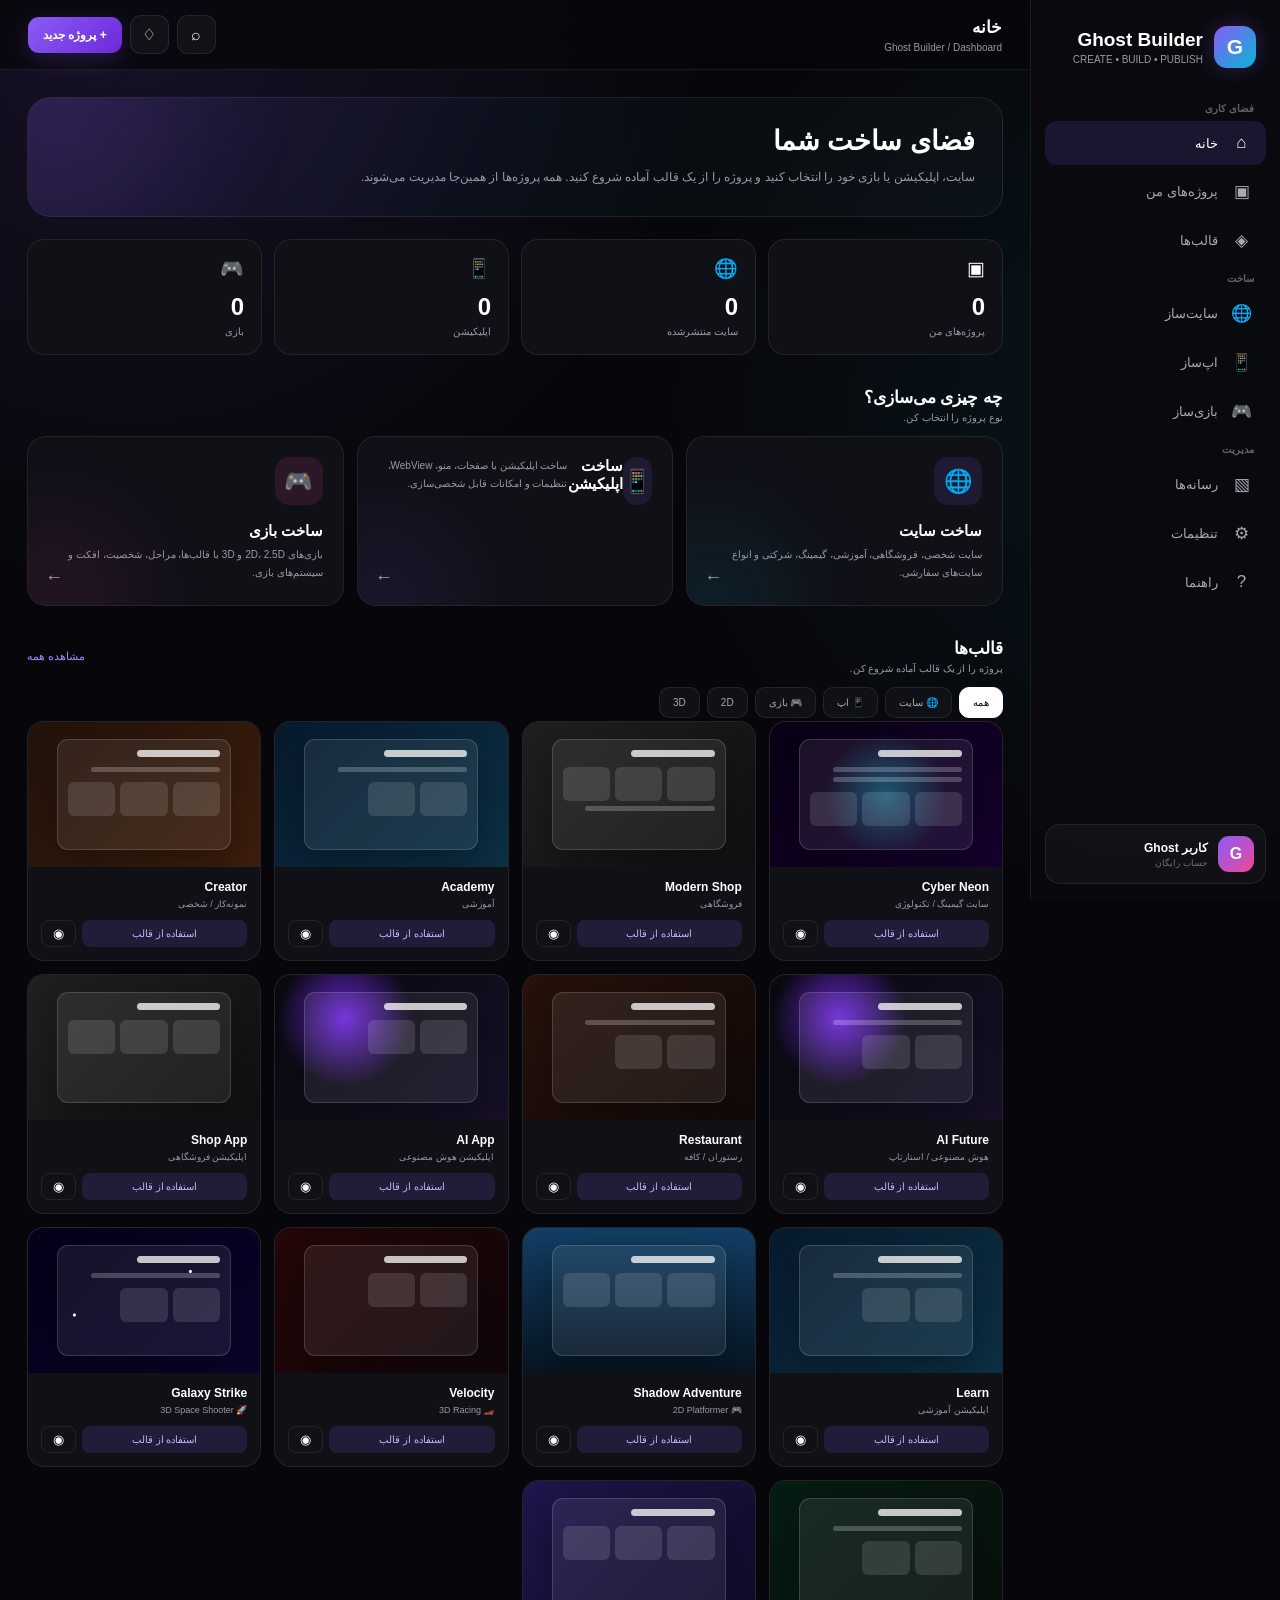
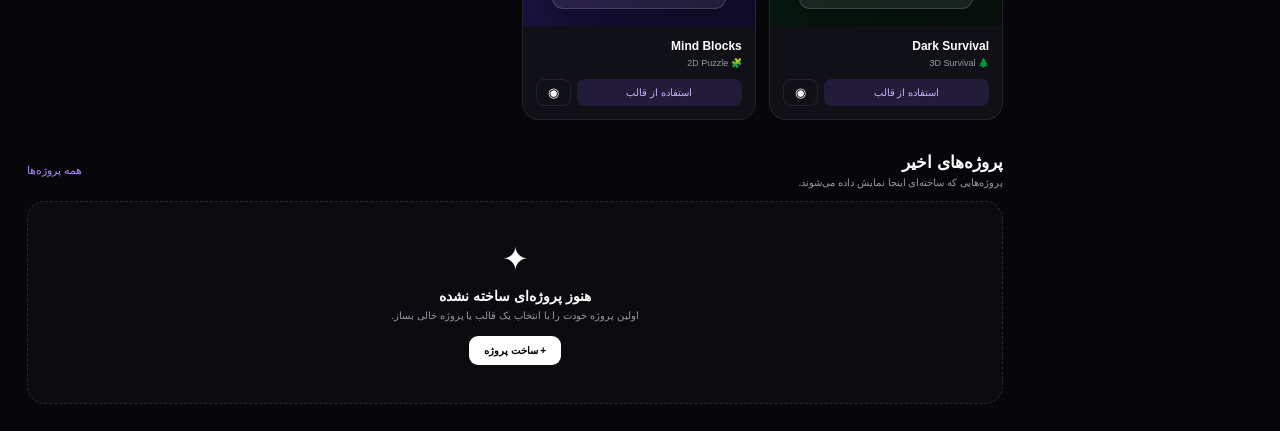
==== index.html @ e7894e34 "Create index.html" ====
<!DOCTYPE html>
<html lang="fa" dir="rtl">
<head>
  <meta charset="UTF-8">
  <meta name="viewport" content="width=device-width, initial-scale=1.0">
  <meta name="theme-color" content="#08080d">
  <meta name="description" content="Ghost Builder - ساخت و مدیریت سایت، اپلیکیشن و بازی">

  <title>Ghost Builder</title>

  <style>
    * {
      box-sizing: border-box;
      margin: 0;
      padding: 0;
    }

    :root {
      --bg: #07070b;
      --panel: #101017;
      --panel2: #15151e;
      --border: rgba(255,255,255,.08);
      --text: #ffffff;
      --muted: #9999a8;
      --purple: #8b5cf6;
      --blue: #3b82f6;
      --cyan: #06b6d4;
      --pink: #ec4899;
      --green: #22c55e;
      --orange: #f97316;
      --radius: 18px;
    }

    body {
      background:
        radial-gradient(circle at 10% 0%, rgba(139,92,246,.12), transparent 25%),
        radial-gradient(circle at 90% 20%, rgba(6,182,212,.08), transparent 25%),
        var(--bg);
      color: var(--text);
      font-family:
        Tahoma,
        Arial,
        sans-serif;
      min-height: 100vh;
      overflow-x: hidden;
    }

    button,
    input {
      font-family: inherit;
    }

    button {
      cursor: pointer;
    }

    a {
      text-decoration: none;
      color: inherit;
    }

    /* =========================
       APP
    ========================== */

    .app {
      min-height: 100vh;
      display: flex;
    }

    /* =========================
       SIDEBAR
    ========================== */

    .sidebar {
      width: 250px;
      min-height: 100vh;
      position: fixed;
      right: 0;
      top: 0;
      bottom: 0;
      z-index: 100;
      background: rgba(10,10,15,.92);
      border-left: 1px solid var(--border);
      backdrop-filter: blur(20px);
      padding: 18px 14px;
      transition: .3s;
    }

    .brand {
      display: flex;
      align-items: center;
      gap: 11px;
      padding: 8px 10px 25px;
    }

    .brand-icon {
      width: 42px;
      height: 42px;
      border-radius: 13px;
      display: grid;
      place-items: center;
      font-size: 21px;
      font-weight: 900;
      background:
        linear-gradient(135deg,#8b5cf6,#06b6d4);
      box-shadow:
        0 0 25px rgba(139,92,246,.28);
    }

    .brand-name {
      font-size: 19px;
      font-weight: 900;
    }

    .brand-sub {
      color: var(--muted);
      font-size: 10px;
      margin-top: 3px;
    }

    .menu-title {
      color: #626270;
      font-size: 10px;
      padding: 10px 12px 7px;
      font-weight: bold;
    }

    .menu {
      display: flex;
      flex-direction: column;
      gap: 4px;
    }

    .menu button {
      border: 0;
      background: transparent;
      color: #aaaab7;
      width: 100%;
      padding: 12px;
      border-radius: 12px;
      text-align: right;
      display: flex;
      align-items: center;
      gap: 11px;
      font-size: 13px;
      transition: .2s;
    }

    .menu button:hover,
    .menu button.active {
      background: rgba(139,92,246,.14);
      color: white;
    }

    .menu-icon {
      width: 25px;
      text-align: center;
      font-size: 17px;
    }

    .sidebar-bottom {
      position: absolute;
      left: 14px;
      right: 14px;
      bottom: 16px;
    }

    .account-mini {
      border: 1px solid var(--border);
      background: rgba(255,255,255,.035);
      border-radius: 15px;
      padding: 11px;
      display: flex;
      gap: 10px;
      align-items: center;
    }

    .avatar {
      width: 36px;
      height: 36px;
      border-radius: 11px;
      display: grid;
      place-items: center;
      background: linear-gradient(135deg,#8b5cf6,#ec4899);
      font-weight: bold;
    }

    .account-name {
      font-size: 12px;
      font-weight: bold;
    }

    .account-status {
      color: #70707e;
      font-size: 9px;
      margin-top: 3px;
    }

    /* =========================
       MAIN
    ========================== */

    .main {
      width: calc(100% - 250px);
      margin-right: 250px;
      min-height: 100vh;
    }

    .topbar {
      height: 70px;
      position: sticky;
      top: 0;
      z-index: 80;
      background: rgba(7,7,11,.78);
      border-bottom: 1px solid var(--border);
      backdrop-filter: blur(18px);
      display: flex;
      align-items: center;
      justify-content: space-between;
      padding: 0 28px;
    }

    .page-title {
      font-size: 17px;
      font-weight: bold;
    }

    .page-location {
      color: var(--muted);
      font-size: 10px;
      margin-top: 4px;
    }

    .top-actions {
      display: flex;
      align-items: center;
      gap: 8px;
    }

    .icon-btn {
      width: 39px;
      height: 39px;
      border: 1px solid var(--border);
      background: rgba(255,255,255,.04);
      color: white;
      border-radius: 11px;
      font-size: 16px;
    }

    .new-project {
      border: 0;
      color: white;
      background: linear-gradient(135deg,#8b5cf6,#6d28d9);
      padding: 11px 15px;
      border-radius: 11px;
      font-weight: bold;
      font-size: 12px;
      box-shadow: 0 7px 25px rgba(139,92,246,.2);
    }

    .content {
      max-width: 1450px;
      margin: auto;
      padding: 27px;
    }

    /* =========================
       WELCOME
    ========================== */

    .welcome {
      border: 1px solid var(--border);
      background:
        linear-gradient(120deg,
          rgba(139,92,246,.12),
          rgba(6,182,212,.04),
          rgba(255,255,255,.025));
      border-radius: 24px;
      padding: 27px;
      margin-bottom: 22px;
      position: relative;
      overflow: hidden;
    }

    .welcome::after {
      content: "";
      position: absolute;
      width: 240px;
      height: 240px;
      left: -90px;
      top: -100px;
      background: rgba(139,92,246,.13);
      filter: blur(60px);
      border-radius: 50%;
    }

    .welcome h1 {
      font-size: 27px;
      margin-bottom: 8px;
      position: relative;
      z-index: 2;
    }

    .welcome p {
      color: var(--muted);
      font-size: 12px;
      position: relative;
      z-index: 2;
      line-height: 2;
    }

    /* =========================
       STATS
    ========================== */

    .stats {
      display: grid;
      grid-template-columns: repeat(4,1fr);
      gap: 12px;
      margin-bottom: 27px;
    }

    .stat {
      border: 1px solid var(--border);
      background: var(--panel);
      border-radius: 17px;
      padding: 17px;
    }

    .stat-icon {
      font-size: 19px;
      margin-bottom: 13px;
    }

    .stat-number {
      font-size: 24px;
      font-weight: 900;
    }

    .stat-label {
      color: var(--muted);
      font-size: 10px;
      margin-top: 5px;
    }

    /* =========================
       SECTION
    ========================== */

    .section {
      margin-top: 32px;
    }

    .section-head {
      display: flex;
      justify-content: space-between;
      align-items: center;
      margin-bottom: 13px;
    }

    .section-title {
      font-size: 17px;
      font-weight: 900;
    }

    .section-desc {
      color: var(--muted);
      font-size: 10px;
      margin-top: 4px;
    }

    .view-all {
      border: 0;
      background: transparent;
      color: #a78bfa;
      font-size: 11px;
    }

    /* =========================
       CREATE CARDS
    ========================== */

    .create-grid {
      display: grid;
      grid-template-columns: repeat(3,1fr);
      gap: 13px;
    }

    .create-card {
      min-height: 170px;
      border: 1px solid var(--border);
      background: var(--panel);
      border-radius: 19px;
      padding: 20px;
      position: relative;
      overflow: hidden;
      transition: .25s;
    }

    .create-card:hover {
      transform: translateY(-3px);
      border-color: rgba(139,92,246,.35);
      background: var(--panel2);
    }

    .create-card::after {
      content: "";
      position: absolute;
      width: 150px;
      height: 150px;
      border-radius: 50%;
      filter: blur(55px);
      opacity: .13;
      left: -50px;
      bottom: -70px;
    }

    .create-card.site::after {
      background: #06b6d4;
    }

    .create-card.app::after {
      background: #8b5cf6;
    }

    .create-card.game::after {
      background: #ec4899;
    }

    .create-icon {
      width: 48px;
      height: 48px;
      display: grid;
      place-items: center;
      border-radius: 14px;
      font-size: 23px;
      margin-bottom: 17px;
    }

    .site .create-icon {
      background: rgba(6,182,212,.12);
    }

    .app .create-icon {
      background: rgba(139,92,246,.12);
    }

    .game .create-icon {
      background: rgba(236,72,153,.12);
    }

    .create-card h3 {
      font-size: 15px;
      margin-bottom: 6px;
    }

    .create-card p {
      color: var(--muted);
      font-size: 10px;
      line-height: 1.8;
    }

    .create-arrow {
      position: absolute;
      left: 17px;
      bottom: 17px;
      font-size: 18px;
      color: #aaa;
    }

    /* =========================
       FILTER
    ========================== */

    .filters {
      display: flex;
      gap: 7px;
      overflow-x: auto;
      padding-bottom: 3px;
      scrollbar-width: none;
    }

    .filters::-webkit-scrollbar {
      display: none;
    }

    .filter {
      flex: 0 0 auto;
      border: 1px solid var(--border);
      background: var(--panel);
      color: #aaa;
      padding: 9px 13px;
      border-radius: 10px;
      font-size: 10px;
    }

    .filter.active {
      background: #fff;
      color: #09090d;
      border-color: white;
    }

    /* =========================
       TEMPLATE CARDS
    ========================== */

    .templates {
      display: grid;
      grid-template-columns: repeat(4,1fr);
      gap: 13px;
    }

    .template {
      background: var(--panel);
      border: 1px solid var(--border);
      border-radius: 17px;
      overflow: hidden;
      transition: .25s;
    }

    .template:hover {
      transform: translateY(-4px);
      border-color: rgba(139,92,246,.3);
    }

    .template-preview {
      height: 145px;
      position: relative;
      display: flex;
      align-items: center;
      justify-content: center;
      overflow: hidden;
    }

    .preview-content {
      width: 75%;
      height: 76%;
      border-radius: 11px;
      border: 1px solid rgba(255,255,255,.15);
      background: rgba(255,255,255,.07);
      padding: 10px;
      position: relative;
      box-shadow: 0 12px 35px rgba(0,0,0,.3);
    }

    .preview-top {
      width: 55%;
      height: 7px;
      border-radius: 20px;
      background: rgba(255,255,255,.75);
      margin-bottom: 10px;
    }

    .preview-line {
      width: 85%;
      height: 5px;
      border-radius: 20px;
      background: rgba(255,255,255,.22);
      margin: 5px 0;
    }

    .preview-boxes {
      display: grid;
      grid-template-columns: repeat(3,1fr);
      gap: 5px;
      margin-top: 10px;
    }

    .preview-box {
      height: 34px;
      border-radius: 6px;
      background: rgba(255,255,255,.12);
    }

    /* template visual themes */

    .neon {
      background:
        radial-gradient(circle at 50% 50%, rgba(0,229,255,.32), transparent 45%),
        linear-gradient(135deg,#090014,#16002e);
    }

    .shop {
      background:
        linear-gradient(135deg,#202020,#101010);
    }

    .education {
      background:
        linear-gradient(135deg,#071a2d,#0c3044);
    }

    .portfolio {
      background:
        linear-gradient(135deg,#21120a,#3d1e0d);
    }

    .ai {
      background:
        radial-gradient(circle at 30% 30%,#6d28d9,transparent 35%),
        linear-gradient(135deg,#09090f,#171027);
    }

    .restaurant {
      background:
        linear-gradient(135deg,#27120b,#120907);
    }

    .corporate {
      background:
        linear-gradient(135deg,#07131f,#10273c);
    }

    .personal {
      background:
        linear-gradient(135deg,#191919,#292929);
    }

    .racing {
      background:
        linear-gradient(135deg,#250708,#100608);
    }

    .platformer {
      background:
        linear-gradient(180deg,#123f66,#071521);
    }

    .space {
      background:
        radial-gradient(circle at 70% 30%,white 0 1px,transparent 2px),
        radial-gradient(circle at 20% 60%,white 0 1px,transparent 2px),
        linear-gradient(135deg,#050018,#09052b);
    }

    .survival {
      background:
        linear-gradient(135deg,#061c12,#07100b);
    }

    .puzzle {
      background:
        linear-gradient(135deg,#20154d,#100b27);
    }

    .template-info {
      padding: 13px;
    }

    .template-title {
      font-size: 12px;
      font-weight: bold;
    }

    .template-type {
      color: var(--muted);
      font-size: 9px;
      margin-top: 5px;
    }

    .template-actions {
      display: flex;
      gap: 6px;
      margin-top: 11px;
    }

    .use-template {
      flex: 1;
      border: 0;
      background: rgba(139,92,246,.15);
      color: #c4b5fd;
      padding: 8px;
      border-radius: 8px;
      font-size: 10px;
    }

    .preview-template {
      width: 35px;
      border: 1px solid var(--border);
      background: transparent;
      color: white;
      border-radius: 8px;
    }

    /* =========================
       PROJECT EMPTY
    ========================== */

    .projects-empty {
      border: 1px dashed rgba(255,255,255,.12);
      background: rgba(255,255,255,.018);
      border-radius: 18px;
      padding: 38px 20px;
      text-align: center;
    }

    .empty-icon {
      font-size: 32px;
      margin-bottom: 10px;
    }

    .projects-empty h3 {
      font-size: 14px;
      margin-bottom: 6px;
    }

    .projects-empty p {
      color: var(--muted);
      font-size: 10px;
      margin-bottom: 15px;
    }

    .empty-btn {
      border: 0;
      background: white;
      color: black;
      border-radius: 9px;
      padding: 9px 15px;
      font-weight: bold;
      font-size: 10px;
    }

    /* =========================
       MOBILE
    ========================== */

    .mobile-menu {
      display: none;
    }

    @media(max-width:1050px) {
      .templates {
        grid-template-columns: repeat(3,1fr);
      }
    }

    @media(max-width:850px) {
      .sidebar {
        transform: translateX(100%);
      }

      .sidebar.open {
        transform: translateX(0);
      }

      .main {
        width: 100%;
        margin-right: 0;
      }

      .mobile-menu {
        display: grid;
        place-items: center;
        width: 39px;
        height: 39px;
        border: 1px solid var(--border);
        background: rgba(255,255,255,.04);
        color: white;
        border-radius: 11px;
      }

      .topbar {
        padding: 0 14px;
      }

      .content {
        padding: 17px 13px 35px;
      }

      .stats {
        grid-template-columns: repeat(2,1fr);
      }

      .create-grid {
        grid-template-columns: 1fr;
      }

      .templates {
        grid-template-columns: repeat(2,1fr);
      }

      .welcome {
        padding: 21px;
      }
    }

    @media(max-width:500px) {
      .page-location {
        display: none;
      }

      .new-project {
        display: none;
      }

      .templates {
        grid-template-columns: 1fr;
      }

      .template-preview {
        height: 170px;
      }

      .welcome h1 {
        font-size: 22px;
      }

      .stat-number {
        font-size: 20px;
      }
    }
  </style>
</head>

<body>

<div class="app">

  <!-- SIDEBAR -->
  <aside class="sidebar" id="sidebar">

    <div class="brand">
      <div class="brand-icon">G</div>
      <div>
        <div class="brand-name">Ghost Builder</div>
        <div class="brand-sub">CREATE • BUILD • PUBLISH</div>
      </div>
    </div>

    <div class="menu-title">فضای کاری</div>

    <nav class="menu">

      <button class="active" onclick="setActive(this)">
        <span class="menu-icon">⌂</span>
        خانه
      </button>

      <button onclick="go('projects.html', this)">
        <span class="menu-icon">▣</span>
        پروژه‌های من
      </button>

      <button onclick="scrollToSection('templates', this)">
        <span class="menu-icon">◈</span>
        قالب‌ها
      </button>

    </nav>

    <div class="menu-title">ساخت</div>

    <nav class="menu">

      <button onclick="createProject('site')">
        <span class="menu-icon">🌐</span>
        سایت‌ساز
      </button>

      <button onclick="createProject('app')">
        <span class="menu-icon">📱</span>
        اپ‌ساز
      </button>

      <button onclick="createProject('game')">
        <span class="menu-icon">🎮</span>
        بازی‌ساز
      </button>

    </nav>

    <div class="menu-title">مدیریت</div>

    <nav class="menu">

      <button onclick="go('media.html', this)">
        <span class="menu-icon">▧</span>
        رسانه‌ها
      </button>

      <button onclick="go('settings.html', this)">
        <span class="menu-icon">⚙</span>
        تنظیمات
      </button>

      <button onclick="go('help.html', this)">
        <span class="menu-icon">?</span>
        راهنما
      </button>

    </nav>

    <div class="sidebar-bottom">
      <div class="account-mini">
        <div class="avatar">G</div>
        <div>
          <div class="account-name">کاربر Ghost</div>
          <div class="account-status">حساب رایگان</div>
        </div>
      </div>
    </div>

  </aside>

  <!-- MAIN -->
  <main class="main">

    <!-- TOPBAR -->
    <header class="topbar">

      <div style="display:flex;align-items:center;gap:10px;">

        <button class="mobile-menu" onclick="toggleSidebar()">☰</button>

        <div>
          <div class="page-title">خانه</div>
          <div class="page-location">Ghost Builder / Dashboard</div>
        </div>

      </div>

      <div class="top-actions">

        <button class="icon-btn" title="جستجو" onclick="searchTemplates()">⌕</button>

        <button class="icon-btn" title="اعلان‌ها">♢</button>

        <button class="new-project" onclick="openCreateMenu()">
          + پروژه جدید
        </button>

      </div>

    </header>

    <div class="content">

      <!-- WELCOME -->
      <section class="welcome">

        <h1>فضای ساخت شما</h1>

        <p>
          سایت، اپلیکیشن یا بازی خود را انتخاب کنید و پروژه را از یک قالب آماده شروع کنید.
          همه پروژه‌ها از همین‌جا مدیریت می‌شوند.
        </p>

      </section>

      <!-- STATS -->
      <section class="stats">

        <div class="stat">
          <div class="stat-icon">▣</div>
          <div class="stat-number" id="projectCount">0</div>
          <div class="stat-label">پروژه‌های من</div>
        </div>

        <div class="stat">
          <div class="stat-icon">🌐</div>
          <div class="stat-number">0</div>
          <div class="stat-label">سایت منتشرشده</div>
        </div>

        <div class="stat">
          <div class="stat-icon">📱</div>
          <div class="stat-number">0</div>
          <div class="stat-label">اپلیکیشن</div>
        </div>

        <div class="stat">
          <div class="stat-icon">🎮</div>
          <div class="stat-number">0</div>
          <div class="stat-label">بازی</div>
        </div>

      </section>

      <!-- CREATE -->
      <section class="section">

        <div class="section-head">

          <div>
            <div class="section-title">چه چیزی می‌سازی؟</div>
            <div class="section-desc">
              نوع پروژه را انتخاب کن.
            </div>
          </div>

        </div>

        <div class="create-grid">

          <div class="create-card site" onclick="createProject('site')">

            <div class="create-icon">🌐</div>

            <h3>ساخت سایت</h3>

            <p>
              سایت شخصی، فروشگاهی، آموزشی، گیمینگ،
              شرکتی و انواع سایت‌های سفارشی.
            </p>

            <div class="create-arrow">←</div>

          </div>

          <div class="create-card app" onclick="createProject('app')">

            <div class="create-icon">📱</div>

            <h3>ساخت اپلیکیشن</h3>

            <p>
              ساخت اپلیکیشن با صفحات، منو،
              WebView، تنظیمات و امکانات قابل شخصی‌سازی.
            </p>

            <div class="create-arrow">←</div>

          </div>

          <div class="create-card game" onclick="createProject('game')">

            <div class="create-icon">🎮</div>

            <h3>ساخت بازی</h3>

            <p>
              بازی‌های 2D، 2.5D و 3D با قالب‌ها،
              مراحل، شخصیت، افکت و سیستم‌های بازی.
            </p>

            <div class="create-arrow">←</div>

          </div>

        </div>

      </section>

      <!-- TEMPLATES -->
      <section class="section" id="templates">

        <div class="section-head">

          <div>
            <div class="section-title">قالب‌ها</div>
            <div class="section-desc">
              پروژه را از یک قالب آماده شروع کن.
            </div>
          </div>

          <button class="view-all" onclick="showAllTemplates()">
            مشاهده همه
          </button>

        </div>

        <div class="filters">

          <button class="filter active" onclick="filterTemplates('all',this)">
            همه
          </button>

          <button class="filter" onclick="filterTemplates('site',this)">
            🌐 سایت
          </button>

          <button class="filter" onclick="filterTemplates('app',this)">
            📱 اپ
          </button>

          <button class="filter" onclick="filterTemplates('game',this)">
            🎮 بازی
          </button>

          <button class="filter" onclick="filterTemplates('2d',this)">
            2D
          </button>

          <button class="filter" onclick="filterTemplates('3d',this)">
            3D
          </button>

        </div>

        <div class="templates" id="templateGrid">

          <!-- SITE -->

          <article class="template" data-type="site">

            <div class="template-preview neon">
              <div class="preview-content">
                <div class="preview-top"></div>
                <div class="preview-line"></div>
                <div class="preview-line"></div>
                <div class="preview-boxes">
                  <div class="preview-box"></div>
                  <div class="preview-box"></div>
                  <div class="preview-box"></div>
                </div>
              </div>
            </div>

            <div class="template-info">
              <div class="template-title">Cyber Neon</div>
              <div class="template-type">سایت گیمینگ / تکنولوژی</div>

              <div class="template-actions">
                <button class="use-template" onclick="useTemplate('Cyber Neon','site')">
                  استفاده از قالب
                </button>
                <button class="preview-template" onclick="previewTemplate('Cyber Neon')">◉</button>
              </div>
            </div>

          </article>

          <article class="template" data-type="site">

            <div class="template-preview shop">
              <div class="preview-content">
                <div class="preview-top"></div>
                <div class="preview-boxes">
                  <div class="preview-box"></div>
                  <div class="preview-box"></div>
                  <div class="preview-box"></div>
                </div>
                <div class="preview-line"></div>
              </div>
            </div>

            <div class="template-info">
              <div class="template-title">Modern Shop</div>
              <div class="template-type">فروشگاهی</div>

              <div class="template-actions">
                <button class="use-template" onclick="useTemplate('Modern Shop','site')">
                  استفاده از قالب
                </button>
                <button class="preview-template" onclick="previewTemplate('Modern Shop')">◉</button>
              </div>
            </div>

          </article>

          <article class="template" data-type="site">

            <div class="template-preview education">
              <div class="preview-content">
                <div class="preview-top"></div>
                <div class="preview-line"></div>
                <div class="preview-boxes">
                  <div class="preview-box"></div>
                  <div class="preview-box"></div>
                </div>
              </div>
            </div>

            <div class="template-info">
              <div class="template-title">Academy</div>
              <div class="template-type">آموزشی</div>

              <div class="template-actions">
                <button class="use-template" onclick="useTemplate('Academy','site')">
                  استفاده از قالب
                </button>
                <button class="preview-template" onclick="previewTemplate('Academy')">◉</button>
              </div>
            </div>

          </article>

          <article class="template" data-type="site">

            <div class="template-preview portfolio">
              <div class="preview-content">
                <div class="preview-top"></div>
                <div class="preview-line"></div>
                <div class="preview-boxes">
                  <div class="preview-box"></div>
                  <div class="preview-box"></div>
                  <div class="preview-box"></div>
                </div>
              </div>
            </div>

            <div class="template-info">
              <div class="template-title">Creator</div>
              <div class="template-type">نمونه‌کار / شخصی</div>

              <div class="template-actions">
                <button class="use-template" onclick="useTemplate('Creator','site')">
                  استفاده از قالب
                </button>
                <button class="preview-template" onclick="previewTemplate('Creator')">◉</button>
              </div>
            </div>

          </article>

          <article class="template" data-type="site">

            <div class="template-preview ai">
              <div class="preview-content">
                <div class="preview-top"></div>
                <div class="preview-line"></div>
                <div class="preview-boxes">
                  <div class="preview-box"></div>
                  <div class="preview-box"></div>
                </div>
              </div>
            </div>

            <div class="template-info">
              <div class="template-title">AI Future</div>
              <div class="template-type">هوش مصنوعی / استارتاپ</div>

              <div class="template-actions">
                <button class="use-template" onclick="useTemplate('AI Future','site')">
                  استفاده از قالب
                </button>
                <button class="preview-template" onclick="previewTemplate('AI Future')">◉</button>
              </div>
            </div>

          </article>

          <article class="template" data-type="site">

            <div class="template-preview restaurant">
              <div class="preview-content">
                <div class="preview-top"></div>
                <div class="preview-line"></div>
                <div class="preview-boxes">
                  <div class="preview-box"></div>
                  <div class="preview-box"></div>
                </div>
              </div>
            </div>

            <div class="template-info">
              <div class="template-title">Restaurant</div>
              <div class="template-type">رستوران / کافه</div>

              <div class="template-actions">
                <button class="use-template" onclick="useTemplate('Restaurant','site')">
                  استفاده از قالب
                </button>
                <button class="preview-template" onclick="previewTemplate('Restaurant')">◉</button>
              </div>
            </div>

          </article>

          <!-- APP -->

          <article class="template" data-type="app">

            <div class="template-preview ai">
              <div class="preview-content">
                <div class="preview-top"></div>
                <div class="preview-boxes">
                  <div class="preview-box"></div>
                  <div class="preview-box"></div>
                </div>
              </div>
            </div>

            <div class="template-info">
              <div class="template-title">AI App</div>
              <div class="template-type">اپلیکیشن هوش مصنوعی</div>

              <div class="template-actions">
                <button class="use-template" onclick="useTemplate('AI App','app')">
                  استفاده از قالب
                </button>
                <button class="preview-template" onclick="previewTemplate('AI App')">◉</button>
              </div>
            </div>

          </article>

          <article class="template" data-type="app">

            <div class="template-preview shop">
              <div class="preview-content">
                <div class="preview-top"></div>
                <div class="preview-boxes">
                  <div class="preview-box"></div>
                  <div class="preview-box"></div>
                  <div class="preview-box"></div>
                </div>
              </div>
            </div>

            <div class="template-info">
              <div class="template-title">Shop App</div>
              <div class="template-type">اپلیکیشن فروشگاهی</div>

              <div class="template-actions">
                <button class="use-template" onclick="useTemplate('Shop App','app')">
                  استفاده از قالب
                </button>
                <button class="preview-template" onclick="previewTemplate('Shop App')">◉</button>
              </div>
            </div>

          </article>

          <article class="template" data-type="app">

            <div class="template-preview education">
              <div class="preview-content">
                <div class="preview-top"></div>
                <div class="preview-line"></div>
                <div class="preview-boxes">
                  <div class="preview-box"></div>
                  <div class="preview-box"></div>
                </div>
              </div>
            </div>

            <div class="template-info">
              <div class="template-title">Learn</div>
              <div class="template-type">اپلیکیشن آموزشی</div>

              <div class="template-actions">
                <button class="use-template" onclick="useTemplate('Learn','app')">
                  استفاده از قالب
                </button>
                <button class="preview-template" onclick="previewTemplate('Learn')">◉</button>
              </div>
            </div>

          </article>

          <!-- GAME -->

          <article class="template" data-type="game 2d">

            <div class="template-preview platformer">
              <div class="preview-content">
                <div class="preview-top"></div>
                <div class="preview-boxes">
                  <div class="preview-box"></div>
                  <div class="preview-box"></div>
                  <div class="preview-box"></div>
                </div>
              </div>
            </div>

            <div class="template-info">
              <div class="template-title">Shadow Adventure</div>
              <div class="template-type">🎮 2D Platformer</div>

              <div class="template-actions">
                <button class="use-template" onclick="useTemplate('Shadow Adventure','game')">
                  استفاده از قالب
                </button>
                <button class="preview-template" onclick="previewTemplate('Shadow Adventure')">◉</button>
              </div>
            </div>

          </article>

          <article class="template" data-type="game 3d">

            <div class="template-preview racing">
              <div class="preview-content">
                <div class="preview-top"></div>
                <div class="preview-boxes">
                  <div class="preview-box"></div>
                  <div class="preview-box"></div>
                </div>
              </div>
            </div>

            <div class="template-info">
              <div class="template-title">Velocity</div>
              <div class="template-type">🏎️ 3D Racing</div>

              <div class="template-actions">
                <button class="use-template" onclick="useTemplate('Velocity','game')">
                  استفاده از قالب
                </button>
                <button class="preview-template" onclick="previewTemplate('Velocity')">◉</button>
              </div>
            </div>

          </article>

          <article class="template" data-type="game 3d">

            <div class="template-preview space">
              <div class="preview-content">
                <div class="preview-top"></div>
                <div class="preview-line"></div>
                <div class="preview-boxes">
                  <div class="preview-box"></div>
                  <div class="preview-box"></div>
                </div>
              </div>
            </div>

            <div class="template-info">
              <div class="template-title">Galaxy Strike</div>
              <div class="template-type">🚀 3D Space Shooter</div>

              <div class="template-actions">
                <button class="use-template" onclick="useTemplate('Galaxy Strike','game')">
                  استفاده از قالب
                </button>
                <button class="preview-template" onclick="previewTemplate('Galaxy Strike')">◉</button>
              </div>
            </div>

          </article>

          <article class="template" data-type="game 3d">

            <div class="template-preview survival">
              <div class="preview-content">
                <div class="preview-top"></div>
                <div class="preview-line"></div>
                <div class="preview-boxes">
                  <div class="preview-box"></div>
                  <div class="preview-box"></div>
                </div>
              </div>
            </div>

            <div class="template-info">
              <div class="template-title">Dark Survival</div>
              <div class="template-type">🌲 3D Survival</div>

              <div class="template-actions">
                <button class="use-template" onclick="useTemplate('Dark Survival','game')">
                  استفاده از قالب
                </button>
                <button class="preview-template" onclick="previewTemplate('Dark Survival')">◉</button>
              </div>
            </div>

          </article>

          <article class="template" data-type="game 2d">

            <div class="template-preview puzzle">
              <div class="preview-content">
                <div class="preview-top"></div>
                <div class="preview-boxes">
                  <div class="preview-box"></div>
                  <div class="preview-box"></div>
                  <div class="preview-box"></div>
                </div>
              </div>
            </div>

            <div class="template-info">
              <div class="template-title">Mind Blocks</div>
              <div class="template-type">🧩 2D Puzzle</div>

              <div class="template-actions">
                <button class="use-template" onclick="useTemplate('Mind Blocks','game')">
                  استفاده از قالب
                </button>
                <button class="preview-template" onclick="previewTemplate('Mind Blocks')">◉</button>
              </div>
            </div>

          </article>

        </div>

      </section>

      <!-- PROJECTS -->
      <section class="section">

        <div class="section-head">

          <div>
            <div class="section-title">پروژه‌های اخیر</div>
            <div class="section-desc">
              پروژه‌هایی که ساخته‌ای اینجا نمایش داده می‌شوند.
            </div>
          </div>

          <button class="view-all" onclick="go('projects.html')">
            همه پروژه‌ها
          </button>

        </div>

        <div class="projects-empty" id="emptyProjects">

          <div class="empty-icon">✦</div>

          <h3>هنوز پروژه‌ای ساخته نشده</h3>

          <p>
            اولین پروژه خودت را با انتخاب یک قالب یا پروژه خالی بساز.
          </p>

          <button class="empty-btn" onclick="openCreateMenu()">
            + ساخت پروژه
          </button>

        </div>

      </section>

    </div>

  </main>

</div>

<script>

  /* =========================
     NAVIGATION
  ========================== */

  function go(page, button) {

    if (button) {
      setActive(button);
    }

    window.location.href = page;
  }

  function setActive(button) {

    document.querySelectorAll(".menu button")
      .forEach(item => item.classList.remove("active"));

    button.classList.add("active");
  }

  function toggleSidebar() {

    document
      .getElementById("sidebar")
      .classList.toggle("open");
  }

  function scrollToSection(id) {

    const element = document.getElementById(id);

    if (element) {
      element.scrollIntoView({
        behavior: "smooth"
      });
    }
  }

  /* =========================
     CREATE PROJECT
  ========================== */

  function createProject(type) {

    localStorage.setItem(
      "ghost_builder_new_project_type",
      type
    );

    if (type === "site") {
      window.location.href = "site-builder.html";
      return;
    }

    if (type === "app") {
      window.location.href = "app-builder.html";
      return;
    }

    if (type === "game") {
      window.location.href = "game-builder.html";
      return;
    }
  }

  function openCreateMenu() {

    const type = prompt(
      "نوع پروژه را انتخاب کنید:\n\n" +
      "1 = سایت\n" +
      "2 = اپلیکیشن\n" +
      "3 = بازی"
    );

    if (type === "1") {
      createProject("site");
    }

    if (type === "2") {
      createProject("app");
    }

    if (type === "3") {
      createProject("game");
    }
  }

  /* =========================
     TEMPLATE
  ========================== */

  function useTemplate(name, type) {

    localStorage.setItem(
      "ghost_builder_template",
      name
    );

    localStorage.setItem(
      "ghost_builder_new_project_type",
      type
    );

    if (type === "site") {
      window.location.href = "site-builder.html";
    }

    if (type === "app") {
      window.location.href = "app-builder.html";
    }

    if (type === "game") {
      window.location.href = "game-builder.html";
    }
  }

  function previewTemplate(name) {

    alert(
      "پیش‌نمایش قالب\n\n" +
      name +
      "\n\n" +
      "صفحه پیش‌نمایش کامل این قالب در نسخه Builder باز خواهد شد."
    );
  }

  /* =========================
     FILTER
  ========================== */

  function filterTemplates(type, button) {

    document
      .querySelectorAll(".filter")
      .forEach(item => item.classList.remove("active"));

    button.classList.add("active");

    const cards =
      document.querySelectorAll(".template");

    cards.forEach(card => {

      const cardType =
        card.dataset.type || "";

      if (type === "all") {
        card.style.display = "";
        return;
      }

      if (cardType.includes(type)) {
        card.style.display = "";
      } else {
        card.style.display = "none";
      }

    });
  }

  function showAllTemplates() {

    document
      .querySelectorAll(".filter")
      .forEach(item => item.classList.remove("active"));

    const allButton =
      document.querySelector(".filter");

    if (allButton) {
      allButton.classList.add("active");
    }

    document
      .querySelectorAll(".template")
      .forEach(card => {
        card.style.display = "";
      });
  }

  /* =========================
     SEARCH
  ========================== */

  function searchTemplates() {

    const query =
      prompt("نام قالب موردنظر را وارد کنید:");

    if (!query) return;

    const cards =
      document.querySelectorAll(".template");

    let found = false;

    cards.forEach(card => {

      const text =
        card.innerText.toLowerCase();

      if (
        text.includes(query.toLowerCase())
      ) {
        card.style.display = "";
        found = true;
      } else {
        card.style.display = "none";
      }

    });

    if (!found) {
      alert("قالبی با این نام پیدا نشد.");
    }

    scrollToSection("templates");
  }

  /* =========================
     PROJECT COUNT
  ========================== */

  function updateProjectCount() {

    try {

      const projects =
        JSON.parse(
          localStorage.getItem(
            "ghost_builder_projects"
          ) || "[]"
        );

      document.getElementById(
        "projectCount"
      ).textContent = projects.length;

      if (projects.length > 0) {

        document.getElementById(
          "emptyProjects"
        ).innerHTML = `
          <div class="empty-icon">✓</div>
          <h3>${projects.length} پروژه ساخته شده</h3>
          <p>
            پروژه‌های خود را از بخش «پروژه‌های من» مدیریت کنید.
          </p>
          <button class="empty-btn"
            onclick="go('projects.html')">
            مشاهده پروژه‌ها
          </button>
        `;

      }

    } catch (error) {

      document.getElementById(
        "projectCount"
      ).textContent = "0";

    }
  }

  updateProjectCount();

</script>

</body>
  </html>
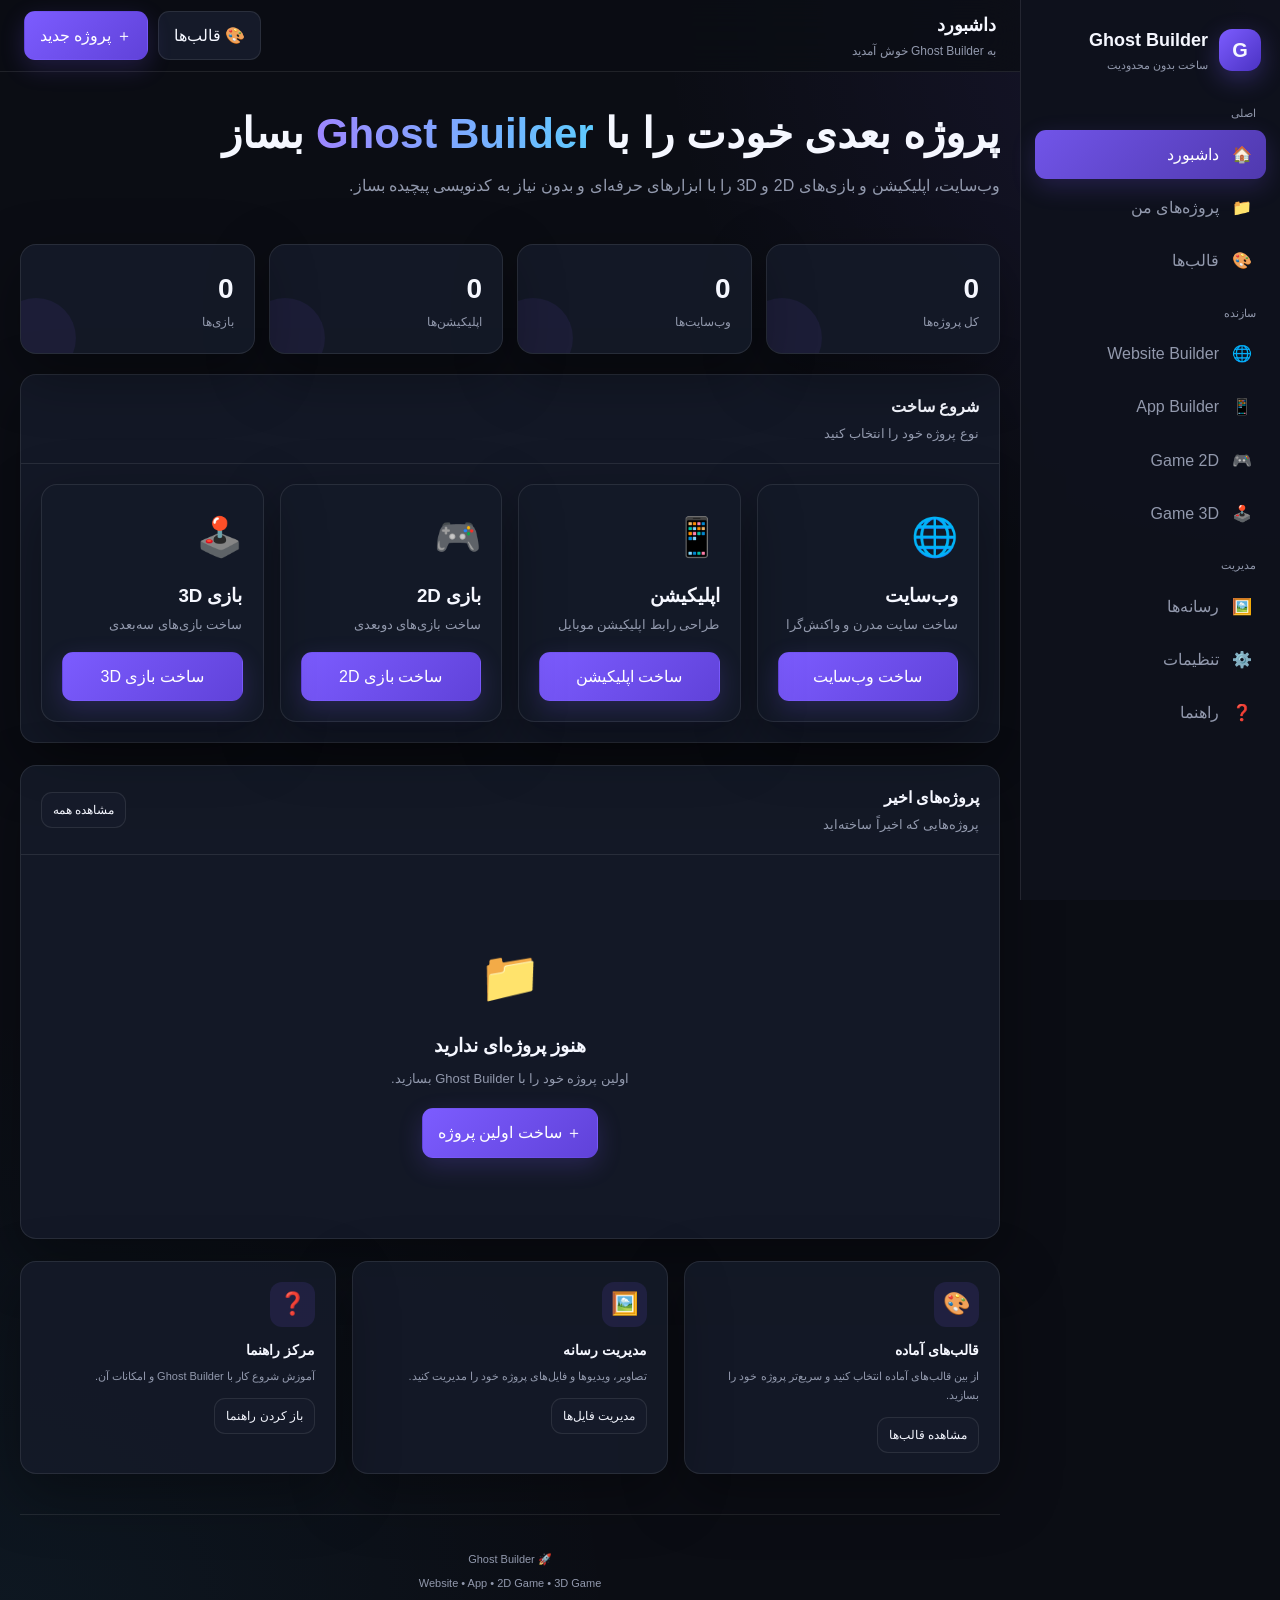
==== commit 6c46c10d: "Update index.html" ====
--- a/index.html
+++ b/index.html
@@ -3,1796 +3,890 @@
 <head>
   <meta charset="UTF-8">
   <meta name="viewport" content="width=device-width, initial-scale=1.0">
-  <meta name="theme-color" content="#08080d">
-  <meta name="description" content="Ghost Builder - ساخت و مدیریت سایت، اپلیکیشن و بازی">
 
   <title>Ghost Builder</title>
 
-  <style>
-    * {
-      box-sizing: border-box;
-      margin: 0;
-      padding: 0;
-    }
-
-    :root {
-      --bg: #07070b;
-      --panel: #101017;
-      --panel2: #15151e;
-      --border: rgba(255,255,255,.08);
-      --text: #ffffff;
-      --muted: #9999a8;
-      --purple: #8b5cf6;
-      --blue: #3b82f6;
-      --cyan: #06b6d4;
-      --pink: #ec4899;
-      --green: #22c55e;
-      --orange: #f97316;
-      --radius: 18px;
-    }
-
-    body {
-      background:
-        radial-gradient(circle at 10% 0%, rgba(139,92,246,.12), transparent 25%),
-        radial-gradient(circle at 90% 20%, rgba(6,182,212,.08), transparent 25%),
-        var(--bg);
-      color: var(--text);
-      font-family:
-        Tahoma,
-        Arial,
-        sans-serif;
-      min-height: 100vh;
-      overflow-x: hidden;
-    }
-
-    button,
-    input {
-      font-family: inherit;
-    }
-
-    button {
-      cursor: pointer;
-    }
-
-    a {
-      text-decoration: none;
-      color: inherit;
-    }
-
-    /* =========================
-       APP
-    ========================== */
-
-    .app {
-      min-height: 100vh;
-      display: flex;
-    }
-
-    /* =========================
-       SIDEBAR
-    ========================== */
-
-    .sidebar {
-      width: 250px;
-      min-height: 100vh;
-      position: fixed;
-      right: 0;
-      top: 0;
-      bottom: 0;
-      z-index: 100;
-      background: rgba(10,10,15,.92);
-      border-left: 1px solid var(--border);
-      backdrop-filter: blur(20px);
-      padding: 18px 14px;
-      transition: .3s;
-    }
-
-    .brand {
-      display: flex;
-      align-items: center;
-      gap: 11px;
-      padding: 8px 10px 25px;
-    }
-
-    .brand-icon {
-      width: 42px;
-      height: 42px;
-      border-radius: 13px;
-      display: grid;
-      place-items: center;
-      font-size: 21px;
-      font-weight: 900;
-      background:
-        linear-gradient(135deg,#8b5cf6,#06b6d4);
-      box-shadow:
-        0 0 25px rgba(139,92,246,.28);
-    }
-
-    .brand-name {
-      font-size: 19px;
-      font-weight: 900;
-    }
-
-    .brand-sub {
-      color: var(--muted);
-      font-size: 10px;
-      margin-top: 3px;
-    }
-
-    .menu-title {
-      color: #626270;
-      font-size: 10px;
-      padding: 10px 12px 7px;
-      font-weight: bold;
-    }
-
-    .menu {
-      display: flex;
-      flex-direction: column;
-      gap: 4px;
-    }
-
-    .menu button {
-      border: 0;
-      background: transparent;
-      color: #aaaab7;
-      width: 100%;
-      padding: 12px;
-      border-radius: 12px;
-      text-align: right;
-      display: flex;
-      align-items: center;
-      gap: 11px;
-      font-size: 13px;
-      transition: .2s;
-    }
-
-    .menu button:hover,
-    .menu button.active {
-      background: rgba(139,92,246,.14);
-      color: white;
-    }
-
-    .menu-icon {
-      width: 25px;
-      text-align: center;
-      font-size: 17px;
-    }
-
-    .sidebar-bottom {
-      position: absolute;
-      left: 14px;
-      right: 14px;
-      bottom: 16px;
-    }
-
-    .account-mini {
-      border: 1px solid var(--border);
-      background: rgba(255,255,255,.035);
-      border-radius: 15px;
-      padding: 11px;
-      display: flex;
-      gap: 10px;
-      align-items: center;
-    }
-
-    .avatar {
-      width: 36px;
-      height: 36px;
-      border-radius: 11px;
-      display: grid;
-      place-items: center;
-      background: linear-gradient(135deg,#8b5cf6,#ec4899);
-      font-weight: bold;
-    }
-
-    .account-name {
-      font-size: 12px;
-      font-weight: bold;
-    }
-
-    .account-status {
-      color: #70707e;
-      font-size: 9px;
-      margin-top: 3px;
-    }
-
-    /* =========================
-       MAIN
-    ========================== */
-
-    .main {
-      width: calc(100% - 250px);
-      margin-right: 250px;
-      min-height: 100vh;
-    }
-
-    .topbar {
-      height: 70px;
-      position: sticky;
-      top: 0;
-      z-index: 80;
-      background: rgba(7,7,11,.78);
-      border-bottom: 1px solid var(--border);
-      backdrop-filter: blur(18px);
-      display: flex;
-      align-items: center;
-      justify-content: space-between;
-      padding: 0 28px;
-    }
-
-    .page-title {
-      font-size: 17px;
-      font-weight: bold;
-    }
-
-    .page-location {
-      color: var(--muted);
-      font-size: 10px;
-      margin-top: 4px;
-    }
-
-    .top-actions {
-      display: flex;
-      align-items: center;
-      gap: 8px;
-    }
-
-    .icon-btn {
-      width: 39px;
-      height: 39px;
-      border: 1px solid var(--border);
-      background: rgba(255,255,255,.04);
-      color: white;
-      border-radius: 11px;
-      font-size: 16px;
-    }
-
-    .new-project {
-      border: 0;
-      color: white;
-      background: linear-gradient(135deg,#8b5cf6,#6d28d9);
-      padding: 11px 15px;
-      border-radius: 11px;
-      font-weight: bold;
-      font-size: 12px;
-      box-shadow: 0 7px 25px rgba(139,92,246,.2);
-    }
-
-    .content {
-      max-width: 1450px;
-      margin: auto;
-      padding: 27px;
-    }
-
-    /* =========================
-       WELCOME
-    ========================== */
-
-    .welcome {
-      border: 1px solid var(--border);
-      background:
-        linear-gradient(120deg,
-          rgba(139,92,246,.12),
-          rgba(6,182,212,.04),
-          rgba(255,255,255,.025));
-      border-radius: 24px;
-      padding: 27px;
-      margin-bottom: 22px;
-      position: relative;
-      overflow: hidden;
-    }
-
-    .welcome::after {
-      content: "";
-      position: absolute;
-      width: 240px;
-      height: 240px;
-      left: -90px;
-      top: -100px;
-      background: rgba(139,92,246,.13);
-      filter: blur(60px);
-      border-radius: 50%;
-    }
-
-    .welcome h1 {
-      font-size: 27px;
-      margin-bottom: 8px;
-      position: relative;
-      z-index: 2;
-    }
-
-    .welcome p {
-      color: var(--muted);
-      font-size: 12px;
-      position: relative;
-      z-index: 2;
-      line-height: 2;
-    }
-
-    /* =========================
-       STATS
-    ========================== */
-
-    .stats {
-      display: grid;
-      grid-template-columns: repeat(4,1fr);
-      gap: 12px;
-      margin-bottom: 27px;
-    }
-
-    .stat {
-      border: 1px solid var(--border);
-      background: var(--panel);
-      border-radius: 17px;
-      padding: 17px;
-    }
-
-    .stat-icon {
-      font-size: 19px;
-      margin-bottom: 13px;
-    }
-
-    .stat-number {
-      font-size: 24px;
-      font-weight: 900;
-    }
-
-    .stat-label {
-      color: var(--muted);
-      font-size: 10px;
-      margin-top: 5px;
-    }
-
-    /* =========================
-       SECTION
-    ========================== */
-
-    .section {
-      margin-top: 32px;
-    }
-
-    .section-head {
-      display: flex;
-      justify-content: space-between;
-      align-items: center;
-      margin-bottom: 13px;
-    }
-
-    .section-title {
-      font-size: 17px;
-      font-weight: 900;
-    }
-
-    .section-desc {
-      color: var(--muted);
-      font-size: 10px;
-      margin-top: 4px;
-    }
-
-    .view-all {
-      border: 0;
-      background: transparent;
-      color: #a78bfa;
-      font-size: 11px;
-    }
-
-    /* =========================
-       CREATE CARDS
-    ========================== */
-
-    .create-grid {
-      display: grid;
-      grid-template-columns: repeat(3,1fr);
-      gap: 13px;
-    }
-
-    .create-card {
-      min-height: 170px;
-      border: 1px solid var(--border);
-      background: var(--panel);
-      border-radius: 19px;
-      padding: 20px;
-      position: relative;
-      overflow: hidden;
-      transition: .25s;
-    }
-
-    .create-card:hover {
-      transform: translateY(-3px);
-      border-color: rgba(139,92,246,.35);
-      background: var(--panel2);
-    }
-
-    .create-card::after {
-      content: "";
-      position: absolute;
-      width: 150px;
-      height: 150px;
-      border-radius: 50%;
-      filter: blur(55px);
-      opacity: .13;
-      left: -50px;
-      bottom: -70px;
-    }
-
-    .create-card.site::after {
-      background: #06b6d4;
-    }
-
-    .create-card.app::after {
-      background: #8b5cf6;
-    }
-
-    .create-card.game::after {
-      background: #ec4899;
-    }
-
-    .create-icon {
-      width: 48px;
-      height: 48px;
-      display: grid;
-      place-items: center;
-      border-radius: 14px;
-      font-size: 23px;
-      margin-bottom: 17px;
-    }
-
-    .site .create-icon {
-      background: rgba(6,182,212,.12);
-    }
-
-    .app .create-icon {
-      background: rgba(139,92,246,.12);
-    }
-
-    .game .create-icon {
-      background: rgba(236,72,153,.12);
-    }
-
-    .create-card h3 {
-      font-size: 15px;
-      margin-bottom: 6px;
-    }
-
-    .create-card p {
-      color: var(--muted);
-      font-size: 10px;
-      line-height: 1.8;
-    }
-
-    .create-arrow {
-      position: absolute;
-      left: 17px;
-      bottom: 17px;
-      font-size: 18px;
-      color: #aaa;
-    }
-
-    /* =========================
-       FILTER
-    ========================== */
-
-    .filters {
-      display: flex;
-      gap: 7px;
-      overflow-x: auto;
-      padding-bottom: 3px;
-      scrollbar-width: none;
-    }
-
-    .filters::-webkit-scrollbar {
-      display: none;
-    }
-
-    .filter {
-      flex: 0 0 auto;
-      border: 1px solid var(--border);
-      background: var(--panel);
-      color: #aaa;
-      padding: 9px 13px;
-      border-radius: 10px;
-      font-size: 10px;
-    }
-
-    .filter.active {
-      background: #fff;
-      color: #09090d;
-      border-color: white;
-    }
-
-    /* =========================
-       TEMPLATE CARDS
-    ========================== */
-
-    .templates {
-      display: grid;
-      grid-template-columns: repeat(4,1fr);
-      gap: 13px;
-    }
-
-    .template {
-      background: var(--panel);
-      border: 1px solid var(--border);
-      border-radius: 17px;
-      overflow: hidden;
-      transition: .25s;
-    }
-
-    .template:hover {
-      transform: translateY(-4px);
-      border-color: rgba(139,92,246,.3);
-    }
-
-    .template-preview {
-      height: 145px;
-      position: relative;
-      display: flex;
-      align-items: center;
-      justify-content: center;
-      overflow: hidden;
-    }
-
-    .preview-content {
-      width: 75%;
-      height: 76%;
-      border-radius: 11px;
-      border: 1px solid rgba(255,255,255,.15);
-      background: rgba(255,255,255,.07);
-      padding: 10px;
-      position: relative;
-      box-shadow: 0 12px 35px rgba(0,0,0,.3);
-    }
-
-    .preview-top {
-      width: 55%;
-      height: 7px;
-      border-radius: 20px;
-      background: rgba(255,255,255,.75);
-      margin-bottom: 10px;
-    }
-
-    .preview-line {
-      width: 85%;
-      height: 5px;
-      border-radius: 20px;
-      background: rgba(255,255,255,.22);
-      margin: 5px 0;
-    }
-
-    .preview-boxes {
-      display: grid;
-      grid-template-columns: repeat(3,1fr);
-      gap: 5px;
-      margin-top: 10px;
-    }
-
-    .preview-box {
-      height: 34px;
-      border-radius: 6px;
-      background: rgba(255,255,255,.12);
-    }
-
-    /* template visual themes */
-
-    .neon {
-      background:
-        radial-gradient(circle at 50% 50%, rgba(0,229,255,.32), transparent 45%),
-        linear-gradient(135deg,#090014,#16002e);
-    }
-
-    .shop {
-      background:
-        linear-gradient(135deg,#202020,#101010);
-    }
-
-    .education {
-      background:
-        linear-gradient(135deg,#071a2d,#0c3044);
-    }
-
-    .portfolio {
-      background:
-        linear-gradient(135deg,#21120a,#3d1e0d);
-    }
-
-    .ai {
-      background:
-        radial-gradient(circle at 30% 30%,#6d28d9,transparent 35%),
-        linear-gradient(135deg,#09090f,#171027);
-    }
-
-    .restaurant {
-      background:
-        linear-gradient(135deg,#27120b,#120907);
-    }
-
-    .corporate {
-      background:
-        linear-gradient(135deg,#07131f,#10273c);
-    }
-
-    .personal {
-      background:
-        linear-gradient(135deg,#191919,#292929);
-    }
-
-    .racing {
-      background:
-        linear-gradient(135deg,#250708,#100608);
-    }
-
-    .platformer {
-      background:
-        linear-gradient(180deg,#123f66,#071521);
-    }
-
-    .space {
-      background:
-        radial-gradient(circle at 70% 30%,white 0 1px,transparent 2px),
-        radial-gradient(circle at 20% 60%,white 0 1px,transparent 2px),
-        linear-gradient(135deg,#050018,#09052b);
-    }
-
-    .survival {
-      background:
-        linear-gradient(135deg,#061c12,#07100b);
-    }
-
-    .puzzle {
-      background:
-        linear-gradient(135deg,#20154d,#100b27);
-    }
-
-    .template-info {
-      padding: 13px;
-    }
-
-    .template-title {
-      font-size: 12px;
-      font-weight: bold;
-    }
-
-    .template-type {
-      color: var(--muted);
-      font-size: 9px;
-      margin-top: 5px;
-    }
-
-    .template-actions {
-      display: flex;
-      gap: 6px;
-      margin-top: 11px;
-    }
-
-    .use-template {
-      flex: 1;
-      border: 0;
-      background: rgba(139,92,246,.15);
-      color: #c4b5fd;
-      padding: 8px;
-      border-radius: 8px;
-      font-size: 10px;
-    }
-
-    .preview-template {
-      width: 35px;
-      border: 1px solid var(--border);
-      background: transparent;
-      color: white;
-      border-radius: 8px;
-    }
-
-    /* =========================
-       PROJECT EMPTY
-    ========================== */
-
-    .projects-empty {
-      border: 1px dashed rgba(255,255,255,.12);
-      background: rgba(255,255,255,.018);
-      border-radius: 18px;
-      padding: 38px 20px;
-      text-align: center;
-    }
-
-    .empty-icon {
-      font-size: 32px;
-      margin-bottom: 10px;
-    }
-
-    .projects-empty h3 {
-      font-size: 14px;
-      margin-bottom: 6px;
-    }
-
-    .projects-empty p {
-      color: var(--muted);
-      font-size: 10px;
-      margin-bottom: 15px;
-    }
-
-    .empty-btn {
-      border: 0;
-      background: white;
-      color: black;
-      border-radius: 9px;
-      padding: 9px 15px;
-      font-weight: bold;
-      font-size: 10px;
-    }
-
-    /* =========================
-       MOBILE
-    ========================== */
-
-    .mobile-menu {
-      display: none;
-    }
-
-    @media(max-width:1050px) {
-      .templates {
-        grid-template-columns: repeat(3,1fr);
-      }
-    }
-
-    @media(max-width:850px) {
-      .sidebar {
-        transform: translateX(100%);
-      }
-
-      .sidebar.open {
-        transform: translateX(0);
-      }
-
-      .main {
-        width: 100%;
-        margin-right: 0;
-      }
-
-      .mobile-menu {
-        display: grid;
-        place-items: center;
-        width: 39px;
-        height: 39px;
-        border: 1px solid var(--border);
-        background: rgba(255,255,255,.04);
-        color: white;
-        border-radius: 11px;
-      }
-
-      .topbar {
-        padding: 0 14px;
-      }
-
-      .content {
-        padding: 17px 13px 35px;
-      }
-
-      .stats {
-        grid-template-columns: repeat(2,1fr);
-      }
-
-      .create-grid {
-        grid-template-columns: 1fr;
-      }
-
-      .templates {
-        grid-template-columns: repeat(2,1fr);
-      }
-
-      .welcome {
-        padding: 21px;
-      }
-    }
-
-    @media(max-width:500px) {
-      .page-location {
-        display: none;
-      }
-
-      .new-project {
-        display: none;
-      }
-
-      .templates {
-        grid-template-columns: 1fr;
-      }
-
-      .template-preview {
-        height: 170px;
-      }
-
-      .welcome h1 {
-        font-size: 22px;
-      }
-
-      .stat-number {
-        font-size: 20px;
-      }
-    }
-  </style>
+  <link rel="stylesheet" href="style.css">
 </head>
 
 <body>
 
 <div class="app">
 
-  <!-- SIDEBAR -->
-  <aside class="sidebar" id="sidebar">
+  <!-- ================= SIDEBAR ================= -->
+
+  <aside class="sidebar">
 
     <div class="brand">
-      <div class="brand-icon">G</div>
+      <div class="brand-logo">G</div>
+
       <div>
-        <div class="brand-name">Ghost Builder</div>
-        <div class="brand-sub">CREATE • BUILD • PUBLISH</div>
+        <div class="brand-name">
+          Ghost Builder
+        </div>
+
+        <div class="brand-subtitle">
+          ساخت بدون محدودیت
+        </div>
       </div>
     </div>
 
-    <div class="menu-title">فضای کاری</div>
-
-    <nav class="menu">
-
-      <button class="active" onclick="setActive(this)">
-        <span class="menu-icon">⌂</span>
-        خانه
-      </button>
-
-      <button onclick="go('projects.html', this)">
-        <span class="menu-icon">▣</span>
-        پروژه‌های من
-      </button>
-
-      <button onclick="scrollToSection('templates', this)">
-        <span class="menu-icon">◈</span>
-        قالب‌ها
-      </button>
+    <div class="nav-title">
+      اصلی
+    </div>
+
+    <nav class="nav">
+
+      <a href="index.html"
+         data-page="index.html"
+         class="active">
+        <span class="nav-icon">🏠</span>
+        <span>داشبورد</span>
+      </a>
+
+      <a href="projects.html"
+         data-page="projects.html">
+        <span class="nav-icon">📁</span>
+        <span>پروژه‌های من</span>
+      </a>
+
+      <a href="templates.html"
+         data-page="templates.html">
+        <span class="nav-icon">🎨</span>
+        <span>قالب‌ها</span>
+      </a>
 
     </nav>
 
-    <div class="menu-title">ساخت</div>
-
-    <nav class="menu">
-
-      <button onclick="createProject('site')">
-        <span class="menu-icon">🌐</span>
-        سایت‌ساز
-      </button>
-
-      <button onclick="createProject('app')">
-        <span class="menu-icon">📱</span>
-        اپ‌ساز
-      </button>
-
-      <button onclick="createProject('game')">
-        <span class="menu-icon">🎮</span>
-        بازی‌ساز
-      </button>
+
+    <div class="nav-title">
+      سازنده
+    </div>
+
+    <nav class="nav">
+
+      <a href="builder.html?type=website">
+        <span class="nav-icon">🌐</span>
+        <span>Website Builder</span>
+      </a>
+
+      <a href="builder.html?type=app">
+        <span class="nav-icon">📱</span>
+        <span>App Builder</span>
+      </a>
+
+      <a href="builder.html?type=game2d">
+        <span class="nav-icon">🎮</span>
+        <span>Game 2D</span>
+      </a>
+
+      <a href="builder.html?type=game3d">
+        <span class="nav-icon">🕹️</span>
+        <span>Game 3D</span>
+      </a>
 
     </nav>
 
-    <div class="menu-title">مدیریت</div>
-
-    <nav class="menu">
-
-      <button onclick="go('media.html', this)">
-        <span class="menu-icon">▧</span>
-        رسانه‌ها
-      </button>
-
-      <button onclick="go('settings.html', this)">
-        <span class="menu-icon">⚙</span>
-        تنظیمات
-      </button>
-
-      <button onclick="go('help.html', this)">
-        <span class="menu-icon">?</span>
-        راهنما
-      </button>
+
+    <div class="nav-title">
+      مدیریت
+    </div>
+
+    <nav class="nav">
+
+      <a href="media.html"
+         data-page="media.html">
+        <span class="nav-icon">🖼️</span>
+        <span>رسانه‌ها</span>
+      </a>
+
+      <a href="settings.html"
+         data-page="settings.html">
+        <span class="nav-icon">⚙️</span>
+        <span>تنظیمات</span>
+      </a>
+
+      <a href="help.html"
+         data-page="help.html">
+        <span class="nav-icon">❓</span>
+        <span>راهنما</span>
+      </a>
 
     </nav>
 
-    <div class="sidebar-bottom">
-      <div class="account-mini">
-        <div class="avatar">G</div>
+  </aside>
+
+
+  <!-- ================= MAIN ================= -->
+
+  <main class="main">
+
+    <!-- TOPBAR -->
+
+    <header class="topbar">
+
+      <div class="topbar-left">
+
         <div>
-          <div class="account-name">کاربر Ghost</div>
-          <div class="account-status">حساب رایگان</div>
-        </div>
+          <div class="page-title">
+            داشبورد
+          </div>
+
+          <div class="page-subtitle">
+            به Ghost Builder خوش آمدید
+          </div>
+        </div>
+
       </div>
+
+
+      <div class="topbar-right">
+
+        <button
+          class="btn"
+          onclick="gbGo('templates.html')">
+          🎨 قالب‌ها
+        </button>
+
+        <button
+          class="btn btn-primary"
+          onclick="createNewProject()">
+          ＋ پروژه جدید
+        </button>
+
+      </div>
+
+    </header>
+
+
+    <!-- CONTENT -->
+
+    <div class="container">
+
+      <!-- HERO -->
+
+      <section class="hero">
+
+        <h1>
+          پروژه بعدی خودت را با
+          <span>Ghost Builder</span>
+          بساز
+        </h1>
+
+        <p>
+          وب‌سایت، اپلیکیشن و بازی‌های 2D و 3D
+          را با ابزارهای حرفه‌ای و بدون نیاز
+          به کدنویسی پیچیده بساز.
+        </p>
+
+      </section>
+
+
+      <!-- ================= STATS ================= -->
+
+      <section class="stats-grid">
+
+        <div class="card stat-card">
+
+          <div class="stat-value"
+               id="totalProjects">
+            0
+          </div>
+
+          <div class="stat-label">
+            کل پروژه‌ها
+          </div>
+
+        </div>
+
+
+        <div class="card stat-card">
+
+          <div class="stat-value"
+               id="totalWebsites">
+            0
+          </div>
+
+          <div class="stat-label">
+            وب‌سایت‌ها
+          </div>
+
+        </div>
+
+
+        <div class="card stat-card">
+
+          <div class="stat-value"
+               id="totalApps">
+            0
+          </div>
+
+          <div class="stat-label">
+            اپلیکیشن‌ها
+          </div>
+
+        </div>
+
+
+        <div class="card stat-card">
+
+          <div class="stat-value"
+               id="totalGames">
+            0
+          </div>
+
+          <div class="stat-label">
+            بازی‌ها
+          </div>
+
+        </div>
+
+      </section>
+
+
+      <!-- ================= CREATE ================= -->
+
+      <section>
+
+        <div class="card">
+
+          <div class="card-header">
+
+            <div class="card-title">
+              شروع ساخت
+            </div>
+
+            <div class="card-description">
+              نوع پروژه خود را انتخاب کنید
+            </div>
+
+          </div>
+
+
+          <div class="card-body">
+
+            <div class="grid grid-4">
+
+
+              <!-- WEBSITE -->
+
+              <div class="card"
+                   style="padding:20px">
+
+                <div style="font-size:38px">
+                  🌐
+                </div>
+
+                <h3 style="margin-top:10px">
+                  وب‌سایت
+                </h3>
+
+                <p class="card-description">
+                  ساخت سایت مدرن و واکنش‌گرا
+                </p>
+
+                <button
+                  class="btn btn-primary"
+                  style="width:100%;margin-top:15px"
+                  onclick="createProject('website')">
+                  ساخت وب‌سایت
+                </button>
+
+              </div>
+
+
+              <!-- APP -->
+
+              <div class="card"
+                   style="padding:20px">
+
+                <div style="font-size:38px">
+                  📱
+                </div>
+
+                <h3 style="margin-top:10px">
+                  اپلیکیشن
+                </h3>
+
+                <p class="card-description">
+                  طراحی رابط اپلیکیشن موبایل
+                </p>
+
+                <button
+                  class="btn btn-primary"
+                  style="width:100%;margin-top:15px"
+                  onclick="createProject('app')">
+                  ساخت اپلیکیشن
+                </button>
+
+              </div>
+
+
+              <!-- GAME 2D -->
+
+              <div class="card"
+                   style="padding:20px">
+
+                <div style="font-size:38px">
+                  🎮
+                </div>
+
+                <h3 style="margin-top:10px">
+                  بازی 2D
+                </h3>
+
+                <p class="card-description">
+                  ساخت بازی‌های دوبعدی
+                </p>
+
+                <button
+                  class="btn btn-primary"
+                  style="width:100%;margin-top:15px"
+                  onclick="createProject('game2d')">
+                  ساخت بازی 2D
+                </button>
+
+              </div>
+
+
+              <!-- GAME 3D -->
+
+              <div class="card"
+                   style="padding:20px">
+
+                <div style="font-size:38px">
+                  🕹️
+                </div>
+
+                <h3 style="margin-top:10px">
+                  بازی 3D
+                </h3>
+
+                <p class="card-description">
+                  ساخت بازی‌های سه‌بعدی
+                </p>
+
+                <button
+                  class="btn btn-primary"
+                  style="width:100%;margin-top:15px"
+                  onclick="createProject('game3d')">
+                  ساخت بازی 3D
+                </button>
+
+              </div>
+
+            </div>
+
+          </div>
+
+        </div>
+
+      </section>
+
+
+      <!-- ================= RECENT PROJECTS ================= -->
+
+      <section style="margin-top:22px">
+
+        <div class="card">
+
+          <div class="card-header"
+               style="
+               display:flex;
+               align-items:center;
+               justify-content:space-between;
+               gap:10px;
+               ">
+
+            <div>
+
+              <div class="card-title">
+                پروژه‌های اخیر
+              </div>
+
+              <div class="card-description">
+                پروژه‌هایی که اخیراً ساخته‌اید
+              </div>
+
+            </div>
+
+            <button
+              class="btn btn-small"
+              onclick="gbGo('projects.html')">
+              مشاهده همه
+            </button>
+
+          </div>
+
+
+          <div class="card-body">
+
+            <div
+              id="recentProjects"
+              class="project-grid">
+            </div>
+
+          </div>
+
+        </div>
+
+      </section>
+
+
+      <!-- ================= QUICK ACCESS ================= -->
+
+      <section style="margin-top:22px">
+
+        <div class="grid grid-3">
+
+
+          <div class="card help-card">
+
+            <div class="help-icon">
+              🎨
+            </div>
+
+            <h3>
+              قالب‌های آماده
+            </h3>
+
+            <p>
+              از بین قالب‌های آماده انتخاب کنید
+              و سریع‌تر پروژه خود را بسازید.
+            </p>
+
+            <button
+              class="btn btn-small"
+              style="margin-top:12px"
+              onclick="gbGo('templates.html')">
+              مشاهده قالب‌ها
+            </button>
+
+          </div>
+
+
+          <div class="card help-card">
+
+            <div class="help-icon">
+              🖼️
+            </div>
+
+            <h3>
+              مدیریت رسانه
+            </h3>
+
+            <p>
+              تصاویر، ویدیوها و فایل‌های پروژه
+              خود را مدیریت کنید.
+            </p>
+
+            <button
+              class="btn btn-small"
+              style="margin-top:12px"
+              onclick="gbGo('media.html')">
+              مدیریت فایل‌ها
+            </button>
+
+          </div>
+
+
+          <div class="card help-card">
+
+            <div class="help-icon">
+              ❓
+            </div>
+
+            <h3>
+              مرکز راهنما
+            </h3>
+
+            <p>
+              آموزش شروع کار با Ghost Builder
+              و امکانات آن.
+            </p>
+
+            <button
+              class="btn btn-small"
+              style="margin-top:12px"
+              onclick="gbGo('help.html')">
+              باز کردن راهنما
+            </button>
+
+          </div>
+
+        </div>
+
+      </section>
+
+
+      <!-- ================= FOOTER ================= -->
+
+      <footer class="footer">
+
+        <div>
+          🚀 Ghost Builder
+        </div>
+
+        <div style="margin-top:5px">
+          Website • App • 2D Game • 3D Game
+        </div>
+
+      </footer>
+
     </div>
 
-  </aside>
-
-  <!-- MAIN -->
-  <main class="main">
-
-    <!-- TOPBAR -->
-    <header class="topbar">
-
-      <div style="display:flex;align-items:center;gap:10px;">
-
-        <button class="mobile-menu" onclick="toggleSidebar()">☰</button>
-
-        <div>
-          <div class="page-title">خانه</div>
-          <div class="page-location">Ghost Builder / Dashboard</div>
-        </div>
+  </main>
+
+</div>
+
+
+<!-- ================= JAVASCRIPT ================= -->
+
+<script src="app.js"></script>
+
+<script>
+
+"use strict";
+
+
+/* ==========================================
+   CREATE PROJECT
+   ========================================== */
+
+function createProject(type) {
+
+  const names = {
+
+    website:
+      "وب‌سایت جدید",
+
+    app:
+      "اپلیکیشن جدید",
+
+    game2d:
+      "بازی 2D جدید",
+
+    game3d:
+      "بازی 3D جدید"
+
+  };
+
+
+  const project =
+    gbCreateProject({
+
+      type: type,
+
+      name:
+        names[type] ||
+        "پروژه جدید",
+
+      title:
+        names[type] ||
+        "پروژه جدید"
+
+    });
+
+
+  gbToast(
+    "پروژه ساخته شد.",
+    "success"
+  );
+
+
+  setTimeout(() => {
+
+    gbBuilder(
+      project.id
+    );
+
+  }, 250);
+
+}
+
+
+/* ==========================================
+   NEW PROJECT
+   ========================================== */
+
+function createNewProject() {
+
+  createProject(
+    "website"
+  );
+
+}
+
+
+/* ==========================================
+   RENDER STATS
+   ========================================== */
+
+function renderStats() {
+
+  const stats =
+    gbGetStats();
+
+
+  const total =
+    document.getElementById(
+      "totalProjects"
+    );
+
+  const websites =
+    document.getElementById(
+      "totalWebsites"
+    );
+
+  const apps =
+    document.getElementById(
+      "totalApps"
+    );
+
+  const games =
+    document.getElementById(
+      "totalGames"
+    );
+
+
+  if (total) {
+    total.textContent =
+      stats.total;
+  }
+
+  if (websites) {
+    websites.textContent =
+      stats.websites;
+  }
+
+  if (apps) {
+    apps.textContent =
+      stats.apps;
+  }
+
+  if (games) {
+    games.textContent =
+      stats.games;
+  }
+
+}
+
+
+/* ==========================================
+   RECENT PROJECTS
+   ========================================== */
+
+function renderRecentProjects() {
+
+  const container =
+    document.getElementById(
+      "recentProjects"
+    );
+
+
+  if (!container) {
+    return;
+  }
+
+
+  const projects =
+    gbGetProjects();
+
+
+  const recent =
+    projects.slice(
+      0,
+      4
+    );
+
+
+  if (
+    recent.length === 0
+  ) {
+
+    container.innerHTML = `
+
+      <div class="empty-state"
+           style="grid-column:1/-1">
+
+        <div class="empty-icon">
+          📁
+        </div>
+
+        <h2>
+          هنوز پروژه‌ای ندارید
+        </h2>
+
+        <p>
+          اولین پروژه خود را با Ghost Builder
+          بسازید.
+        </p>
+
+        <button
+          class="btn btn-primary"
+          onclick="createNewProject()">
+          ＋ ساخت اولین پروژه
+        </button>
 
       </div>
 
-      <div class="top-actions">
-
-        <button class="icon-btn" title="جستجو" onclick="searchTemplates()">⌕</button>
-
-        <button class="icon-btn" title="اعلان‌ها">♢</button>
-
-        <button class="new-project" onclick="openCreateMenu()">
-          + پروژه جدید
-        </button>
-
-      </div>
-
-    </header>
-
-    <div class="content">
-
-      <!-- WELCOME -->
-      <section class="welcome">
-
-        <h1>فضای ساخت شما</h1>
-
-        <p>
-          سایت، اپلیکیشن یا بازی خود را انتخاب کنید و پروژه را از یک قالب آماده شروع کنید.
-          همه پروژه‌ها از همین‌جا مدیریت می‌شوند.
-        </p>
-
-      </section>
-
-      <!-- STATS -->
-      <section class="stats">
-
-        <div class="stat">
-          <div class="stat-icon">▣</div>
-          <div class="stat-number" id="projectCount">0</div>
-          <div class="stat-label">پروژه‌های من</div>
-        </div>
-
-        <div class="stat">
-          <div class="stat-icon">🌐</div>
-          <div class="stat-number">0</div>
-          <div class="stat-label">سایت منتشرشده</div>
-        </div>
-
-        <div class="stat">
-          <div class="stat-icon">📱</div>
-          <div class="stat-number">0</div>
-          <div class="stat-label">اپلیکیشن</div>
-        </div>
-
-        <div class="stat">
-          <div class="stat-icon">🎮</div>
-          <div class="stat-number">0</div>
-          <div class="stat-label">بازی</div>
-        </div>
-
-      </section>
-
-      <!-- CREATE -->
-      <section class="section">
-
-        <div class="section-head">
-
-          <div>
-            <div class="section-title">چه چیزی می‌سازی؟</div>
-            <div class="section-desc">
-              نوع پروژه را انتخاب کن.
-            </div>
-          </div>
-
-        </div>
-
-        <div class="create-grid">
-
-          <div class="create-card site" onclick="createProject('site')">
-
-            <div class="create-icon">🌐</div>
-
-            <h3>ساخت سایت</h3>
-
-            <p>
-              سایت شخصی، فروشگاهی، آموزشی، گیمینگ،
-              شرکتی و انواع سایت‌های سفارشی.
-            </p>
-
-            <div class="create-arrow">←</div>
-
-          </div>
-
-          <div class="create-card app" onclick="createProject('app')">
-
-            <div class="create-icon">📱</div>
-
-            <h3>ساخت اپلیکیشن</h3>
-
-            <p>
-              ساخت اپلیکیشن با صفحات، منو،
-              WebView، تنظیمات و امکانات قابل شخصی‌سازی.
-            </p>
-
-            <div class="create-arrow">←</div>
-
-          </div>
-
-          <div class="create-card game" onclick="createProject('game')">
-
-            <div class="create-icon">🎮</div>
-
-            <h3>ساخت بازی</h3>
-
-            <p>
-              بازی‌های 2D، 2.5D و 3D با قالب‌ها،
-              مراحل، شخصیت، افکت و سیستم‌های بازی.
-            </p>
-
-            <div class="create-arrow">←</div>
-
-          </div>
-
-        </div>
-
-      </section>
-
-      <!-- TEMPLATES -->
-      <section class="section" id="templates">
-
-        <div class="section-head">
-
-          <div>
-            <div class="section-title">قالب‌ها</div>
-            <div class="section-desc">
-              پروژه را از یک قالب آماده شروع کن.
-            </div>
-          </div>
-
-          <button class="view-all" onclick="showAllTemplates()">
-            مشاهده همه
-          </button>
-
-        </div>
-
-        <div class="filters">
-
-          <button class="filter active" onclick="filterTemplates('all',this)">
-            همه
-          </button>
-
-          <button class="filter" onclick="filterTemplates('site',this)">
-            🌐 سایت
-          </button>
-
-          <button class="filter" onclick="filterTemplates('app',this)">
-            📱 اپ
-          </button>
-
-          <button class="filter" onclick="filterTemplates('game',this)">
-            🎮 بازی
-          </button>
-
-          <button class="filter" onclick="filterTemplates('2d',this)">
-            2D
-          </button>
-
-          <button class="filter" onclick="filterTemplates('3d',this)">
-            3D
-          </button>
-
-        </div>
-
-        <div class="templates" id="templateGrid">
-
-          <!-- SITE -->
-
-          <article class="template" data-type="site">
-
-            <div class="template-preview neon">
-              <div class="preview-content">
-                <div class="preview-top"></div>
-                <div class="preview-line"></div>
-                <div class="preview-line"></div>
-                <div class="preview-boxes">
-                  <div class="preview-box"></div>
-                  <div class="preview-box"></div>
-                  <div class="preview-box"></div>
-                </div>
+    `;
+
+    return;
+
+  }
+
+
+  container.innerHTML =
+    recent.map(
+      project => {
+
+        const icon =
+          gbProjectTypeIcon(
+            project.type
+          );
+
+        const type =
+          gbProjectTypeLabel(
+            project.type
+          );
+
+
+        return `
+
+          <div class="card project-card">
+
+            <div class="project-preview">
+              ${icon}
+            </div>
+
+            <div class="project-info">
+
+              <h3>
+                ${gbEscapeHTML(
+                  project.name
+                )}
+              </h3>
+
+              <div class="project-meta">
+                ${type}
+                •
+                ${gbFormatDate(
+                  project.updatedAt
+                )}
               </div>
-            </div>
-
-            <div class="template-info">
-              <div class="template-title">Cyber Neon</div>
-              <div class="template-type">سایت گیمینگ / تکنولوژی</div>
-
-              <div class="template-actions">
-                <button class="use-template" onclick="useTemplate('Cyber Neon','site')">
-                  استفاده از قالب
+
+
+              <div class="project-actions">
+
+                <button
+                  class="btn btn-small"
+                  onclick="openProject('${project.id}')">
+                  ویرایش
                 </button>
-                <button class="preview-template" onclick="previewTemplate('Cyber Neon')">◉</button>
+
+                <button
+                  class="btn btn-small"
+                  onclick="previewProject('${project.id}')">
+                  پیش‌نمایش
+                </button>
+
               </div>
-            </div>
-
-          </article>
-
-          <article class="template" data-type="site">
-
-            <div class="template-preview shop">
-              <div class="preview-content">
-                <div class="preview-top"></div>
-                <div class="preview-boxes">
-                  <div class="preview-box"></div>
-                  <div class="preview-box"></div>
-                  <div class="preview-box"></div>
-                </div>
-                <div class="preview-line"></div>
-              </div>
-            </div>
-
-            <div class="template-info">
-              <div class="template-title">Modern Shop</div>
-              <div class="template-type">فروشگاهی</div>
-
-              <div class="template-actions">
-                <button class="use-template" onclick="useTemplate('Modern Shop','site')">
-                  استفاده از قالب
-                </button>
-                <button class="preview-template" onclick="previewTemplate('Modern Shop')">◉</button>
-              </div>
-            </div>
-
-          </article>
-
-          <article class="template" data-type="site">
-
-            <div class="template-preview education">
-              <div class="preview-content">
-                <div class="preview-top"></div>
-                <div class="preview-line"></div>
-                <div class="preview-boxes">
-                  <div class="preview-box"></div>
-                  <div class="preview-box"></div>
-                </div>
-              </div>
-            </div>
-
-            <div class="template-info">
-              <div class="template-title">Academy</div>
-              <div class="template-type">آموزشی</div>
-
-              <div class="template-actions">
-                <button class="use-template" onclick="useTemplate('Academy','site')">
-                  استفاده از قالب
-                </button>
-                <button class="preview-template" onclick="previewTemplate('Academy')">◉</button>
-              </div>
-            </div>
-
-          </article>
-
-          <article class="template" data-type="site">
-
-            <div class="template-preview portfolio">
-              <div class="preview-content">
-                <div class="preview-top"></div>
-                <div class="preview-line"></div>
-                <div class="preview-boxes">
-                  <div class="preview-box"></div>
-                  <div class="preview-box"></div>
-                  <div class="preview-box"></div>
-                </div>
-              </div>
-            </div>
-
-            <div class="template-info">
-              <div class="template-title">Creator</div>
-              <div class="template-type">نمونه‌کار / شخصی</div>
-
-              <div class="template-actions">
-                <button class="use-template" onclick="useTemplate('Creator','site')">
-                  استفاده از قالب
-                </button>
-                <button class="preview-template" onclick="previewTemplate('Creator')">◉</button>
-              </div>
-            </div>
-
-          </article>
-
-          <article class="template" data-type="site">
-
-            <div class="template-preview ai">
-              <div class="preview-content">
-                <div class="preview-top"></div>
-                <div class="preview-line"></div>
-                <div class="preview-boxes">
-                  <div class="preview-box"></div>
-                  <div class="preview-box"></div>
-                </div>
-              </div>
-            </div>
-
-            <div class="template-info">
-              <div class="template-title">AI Future</div>
-              <div class="template-type">هوش مصنوعی / استارتاپ</div>
-
-              <div class="template-actions">
-                <button class="use-template" onclick="useTemplate('AI Future','site')">
-                  استفاده از قالب
-                </button>
-                <button class="preview-template" onclick="previewTemplate('AI Future')">◉</button>
-              </div>
-            </div>
-
-          </article>
-
-          <article class="template" data-type="site">
-
-            <div class="template-preview restaurant">
-              <div class="preview-content">
-                <div class="preview-top"></div>
-                <div class="preview-line"></div>
-                <div class="preview-boxes">
-                  <div class="preview-box"></div>
-                  <div class="preview-box"></div>
-                </div>
-              </div>
-            </div>
-
-            <div class="template-info">
-              <div class="template-title">Restaurant</div>
-              <div class="template-type">رستوران / کافه</div>
-
-              <div class="template-actions">
-                <button class="use-template" onclick="useTemplate('Restaurant','site')">
-                  استفاده از قالب
-                </button>
-                <button class="preview-template" onclick="previewTemplate('Restaurant')">◉</button>
-              </div>
-            </div>
-
-          </article>
-
-          <!-- APP -->
-
-          <article class="template" data-type="app">
-
-            <div class="template-preview ai">
-              <div class="preview-content">
-                <div class="preview-top"></div>
-                <div class="preview-boxes">
-                  <div class="preview-box"></div>
-                  <div class="preview-box"></div>
-                </div>
-              </div>
-            </div>
-
-            <div class="template-info">
-              <div class="template-title">AI App</div>
-              <div class="template-type">اپلیکیشن هوش مصنوعی</div>
-
-              <div class="template-actions">
-                <button class="use-template" onclick="useTemplate('AI App','app')">
-                  استفاده از قالب
-                </button>
-                <button class="preview-template" onclick="previewTemplate('AI App')">◉</button>
-              </div>
-            </div>
-
-          </article>
-
-          <article class="template" data-type="app">
-
-            <div class="template-preview shop">
-              <div class="preview-content">
-                <div class="preview-top"></div>
-                <div class="preview-boxes">
-                  <div class="preview-box"></div>
-                  <div class="preview-box"></div>
-                  <div class="preview-box"></div>
-                </div>
-              </div>
-            </div>
-
-            <div class="template-info">
-              <div class="template-title">Shop App</div>
-              <div class="template-type">اپلیکیشن فروشگاهی</div>
-
-              <div class="template-actions">
-                <button class="use-template" onclick="useTemplate('Shop App','app')">
-                  استفاده از قالب
-                </button>
-                <button class="preview-template" onclick="previewTemplate('Shop App')">◉</button>
-              </div>
-            </div>
-
-          </article>
-
-          <article class="template" data-type="app">
-
-            <div class="template-preview education">
-              <div class="preview-content">
-                <div class="preview-top"></div>
-                <div class="preview-line"></div>
-                <div class="preview-boxes">
-                  <div class="preview-box"></div>
-                  <div class="preview-box"></div>
-                </div>
-              </div>
-            </div>
-
-            <div class="template-info">
-              <div class="template-title">Learn</div>
-              <div class="template-type">اپلیکیشن آموزشی</div>
-
-              <div class="template-actions">
-                <button class="use-template" onclick="useTemplate('Learn','app')">
-                  استفاده از قالب
-                </button>
-                <button class="preview-template" onclick="previewTemplate('Learn')">◉</button>
-              </div>
-            </div>
-
-          </article>
-
-          <!-- GAME -->
-
-          <article class="template" data-type="game 2d">
-
-            <div class="template-preview platformer">
-              <div class="preview-content">
-                <div class="preview-top"></div>
-                <div class="preview-boxes">
-                  <div class="preview-box"></div>
-                  <div class="preview-box"></div>
-                  <div class="preview-box"></div>
-                </div>
-              </div>
-            </div>
-
-            <div class="template-info">
-              <div class="template-title">Shadow Adventure</div>
-              <div class="template-type">🎮 2D Platformer</div>
-
-              <div class="template-actions">
-                <button class="use-template" onclick="useTemplate('Shadow Adventure','game')">
-                  استفاده از قالب
-                </button>
-                <button class="preview-template" onclick="previewTemplate('Shadow Adventure')">◉</button>
-              </div>
-            </div>
-
-          </article>
-
-          <article class="template" data-type="game 3d">
-
-            <div class="template-preview racing">
-              <div class="preview-content">
-                <div class="preview-top"></div>
-                <div class="preview-boxes">
-                  <div class="preview-box"></div>
-                  <div class="preview-box"></div>
-                </div>
-              </div>
-            </div>
-
-            <div class="template-info">
-              <div class="template-title">Velocity</div>
-              <div class="template-type">🏎️ 3D Racing</div>
-
-              <div class="template-actions">
-                <button class="use-template" onclick="useTemplate('Velocity','game')">
-                  استفاده از قالب
-                </button>
-                <button class="preview-template" onclick="previewTemplate('Velocity')">◉</button>
-              </div>
-            </div>
-
-          </article>
-
-          <article class="template" data-type="game 3d">
-
-            <div class="template-preview space">
-              <div class="preview-content">
-                <div class="preview-top"></div>
-                <div class="preview-line"></div>
-                <div class="preview-boxes">
-                  <div class="preview-box"></div>
-                  <div class="preview-box"></div>
-                </div>
-              </div>
-            </div>
-
-            <div class="template-info">
-              <div class="template-title">Galaxy Strike</div>
-              <div class="template-type">🚀 3D Space Shooter</div>
-
-              <div class="template-actions">
-                <button class="use-template" onclick="useTemplate('Galaxy Strike','game')">
-                  استفاده از قالب
-                </button>
-                <button class="preview-template" onclick="previewTemplate('Galaxy Strike')">◉</button>
-              </div>
-            </div>
-
-          </article>
-
-          <article class="template" data-type="game 3d">
-
-            <div class="template-preview survival">
-              <div class="preview-content">
-                <div class="preview-top"></div>
-                <div class="preview-line"></div>
-                <div class="preview-boxes">
-                  <div class="preview-box"></div>
-                  <div class="preview-box"></div>
-                </div>
-              </div>
-            </div>
-
-            <div class="template-info">
-              <div class="template-title">Dark Survival</div>
-              <div class="template-type">🌲 3D Survival</div>
-
-              <div class="template-actions">
-                <button class="use-template" onclick="useTemplate('Dark Survival','game')">
-                  استفاده از قالب
-                </button>
-                <button class="preview-template" onclick="previewTemplate('Dark Survival')">◉</button>
-              </div>
-            </div>
-
-          </article>
-
-          <article class="template" data-type="game 2d">
-
-            <div class="template-preview puzzle">
-              <div class="preview-content">
-                <div class="preview-top"></div>
-                <div class="preview-boxes">
-                  <div class="preview-box"></div>
-                  <div class="preview-box"></div>
-                  <div class="preview-box"></div>
-                </div>
-              </div>
-            </div>
-
-            <div class="template-info">
-              <div class="template-title">Mind Blocks</div>
-              <div class="template-type">🧩 2D Puzzle</div>
-
-              <div class="template-actions">
-                <button class="use-template" onclick="useTemplate('Mind Blocks','game')">
-                  استفاده از قالب
-                </button>
-                <button class="preview-template" onclick="previewTemplate('Mind Blocks')">◉</button>
-              </div>
-            </div>
-
-          </article>
-
-        </div>
-
-      </section>
-
-      <!-- PROJECTS -->
-      <section class="section">
-
-        <div class="section-head">
-
-          <div>
-            <div class="section-title">پروژه‌های اخیر</div>
-            <div class="section-desc">
-              پروژه‌هایی که ساخته‌ای اینجا نمایش داده می‌شوند.
-            </div>
-          </div>
-
-          <button class="view-all" onclick="go('projects.html')">
-            همه پروژه‌ها
-          </button>
-
-        </div>
-
-        <div class="projects-empty" id="emptyProjects">
-
-          <div class="empty-icon">✦</div>
-
-          <h3>هنوز پروژه‌ای ساخته نشده</h3>
-
-          <p>
-            اولین پروژه خودت را با انتخاب یک قالب یا پروژه خالی بساز.
-          </p>
-
-          <button class="empty-btn" onclick="openCreateMenu()">
-            + ساخت پروژه
-          </button>
-
-        </div>
-
-      </section>
-
-    </div>
-
-  </main>
-
-</div>
-
-<script>
-
-  /* =========================
-     NAVIGATION
-  ========================== */
-
-  function go(page, button) {
-
-    if (button) {
-      setActive(button);
-    }
-
-    window.location.href = page;
+
+            </div>
+
+          </div>
+
+        `;
+
+      }
+    ).join("");
+
+}
+
+
+/* ==========================================
+   OPEN PROJECT
+   ========================================== */
+
+function openProject(id) {
+
+  const project =
+    gbFindProject(id);
+
+
+  if (!project) {
+
+    gbToast(
+      "پروژه پیدا نشد.",
+      "danger"
+    );
+
+    return;
+
   }
 
-  function setActive(button) {
-
-    document.querySelectorAll(".menu button")
-      .forEach(item => item.classList.remove("active"));
-
-    button.classList.add("active");
+
+  gbSetCurrentProject(
+    project
+  );
+
+  gbBuilder(
+    project.id
+  );
+
+}
+
+
+/* ==========================================
+   PREVIEW PROJECT
+   ========================================== */
+
+function previewProject(id) {
+
+  const project =
+    gbFindProject(id);
+
+
+  if (!project) {
+
+    gbToast(
+      "پروژه پیدا نشد.",
+      "danger"
+    );
+
+    return;
+
   }
 
-  function toggleSidebar() {
-
-    document
-      .getElementById("sidebar")
-      .classList.toggle("open");
+
+  gbSetCurrentProject(
+    project
+  );
+
+  gbPreview(
+    project.id
+  );
+
+}
+
+
+/* ==========================================
+   START
+   ========================================== */
+
+document.addEventListener(
+  "DOMContentLoaded",
+  () => {
+
+    renderStats();
+
+    renderRecentProjects();
+
   }
-
-  function scrollToSection(id) {
-
-    const element = document.getElementById(id);
-
-    if (element) {
-      element.scrollIntoView({
-        behavior: "smooth"
-      });
-    }
-  }
-
-  /* =========================
-     CREATE PROJECT
-  ========================== */
-
-  function createProject(type) {
-
-    localStorage.setItem(
-      "ghost_builder_new_project_type",
-      type
-    );
-
-    if (type === "site") {
-      window.location.href = "site-builder.html";
-      return;
-    }
-
-    if (type === "app") {
-      window.location.href = "app-builder.html";
-      return;
-    }
-
-    if (type === "game") {
-      window.location.href = "game-builder.html";
-      return;
-    }
-  }
-
-  function openCreateMenu() {
-
-    const type = prompt(
-      "نوع پروژه را انتخاب کنید:\n\n" +
-      "1 = سایت\n" +
-      "2 = اپلیکیشن\n" +
-      "3 = بازی"
-    );
-
-    if (type === "1") {
-      createProject("site");
-    }
-
-    if (type === "2") {
-      createProject("app");
-    }
-
-    if (type === "3") {
-      createProject("game");
-    }
-  }
-
-  /* =========================
-     TEMPLATE
-  ========================== */
-
-  function useTemplate(name, type) {
-
-    localStorage.setItem(
-      "ghost_builder_template",
-      name
-    );
-
-    localStorage.setItem(
-      "ghost_builder_new_project_type",
-      type
-    );
-
-    if (type === "site") {
-      window.location.href = "site-builder.html";
-    }
-
-    if (type === "app") {
-      window.location.href = "app-builder.html";
-    }
-
-    if (type === "game") {
-      window.location.href = "game-builder.html";
-    }
-  }
-
-  function previewTemplate(name) {
-
-    alert(
-      "پیش‌نمایش قالب\n\n" +
-      name +
-      "\n\n" +
-      "صفحه پیش‌نمایش کامل این قالب در نسخه Builder باز خواهد شد."
-    );
-  }
-
-  /* =========================
-     FILTER
-  ========================== */
-
-  function filterTemplates(type, button) {
-
-    document
-      .querySelectorAll(".filter")
-      .forEach(item => item.classList.remove("active"));
-
-    button.classList.add("active");
-
-    const cards =
-      document.querySelectorAll(".template");
-
-    cards.forEach(card => {
-
-      const cardType =
-        card.dataset.type || "";
-
-      if (type === "all") {
-        card.style.display = "";
-        return;
-      }
-
-      if (cardType.includes(type)) {
-        card.style.display = "";
-      } else {
-        card.style.display = "none";
-      }
-
-    });
-  }
-
-  function showAllTemplates() {
-
-    document
-      .querySelectorAll(".filter")
-      .forEach(item => item.classList.remove("active"));
-
-    const allButton =
-      document.querySelector(".filter");
-
-    if (allButton) {
-      allButton.classList.add("active");
-    }
-
-    document
-      .querySelectorAll(".template")
-      .forEach(card => {
-        card.style.display = "";
-      });
-  }
-
-  /* =========================
-     SEARCH
-  ========================== */
-
-  function searchTemplates() {
-
-    const query =
-      prompt("نام قالب موردنظر را وارد کنید:");
-
-    if (!query) return;
-
-    const cards =
-      document.querySelectorAll(".template");
-
-    let found = false;
-
-    cards.forEach(card => {
-
-      const text =
-        card.innerText.toLowerCase();
-
-      if (
-        text.includes(query.toLowerCase())
-      ) {
-        card.style.display = "";
-        found = true;
-      } else {
-        card.style.display = "none";
-      }
-
-    });
-
-    if (!found) {
-      alert("قالبی با این نام پیدا نشد.");
-    }
-
-    scrollToSection("templates");
-  }
-
-  /* =========================
-     PROJECT COUNT
-  ========================== */
-
-  function updateProjectCount() {
-
-    try {
-
-      const projects =
-        JSON.parse(
-          localStorage.getItem(
-            "ghost_builder_projects"
-          ) || "[]"
-        );
-
-      document.getElementById(
-        "projectCount"
-      ).textContent = projects.length;
-
-      if (projects.length > 0) {
-
-        document.getElementById(
-          "emptyProjects"
-        ).innerHTML = `
-          <div class="empty-icon">✓</div>
-          <h3>${projects.length} پروژه ساخته شده</h3>
-          <p>
-            پروژه‌های خود را از بخش «پروژه‌های من» مدیریت کنید.
-          </p>
-          <button class="empty-btn"
-            onclick="go('projects.html')">
-            مشاهده پروژه‌ها
-          </button>
-        `;
-
-      }
-
-    } catch (error) {
-
-      document.getElementById(
-        "projectCount"
-      ).textContent = "0";
-
-    }
-  }
-
-  updateProjectCount();
+);
 
 </script>
 
 </body>
-  </html>
+</html>
--- a/style.css
+++ b/style.css
@@ -0,0 +1,1494 @@
+/* =========================================================
+   Ghost Builder — Global Style
+   Version: 1.0.0
+   ========================================================= */
+
+:root {
+  --bg: #0b0d14;
+  --bg-soft: #111522;
+  --panel: #151a29;
+  --panel-2: #1b2132;
+  --border: rgba(255,255,255,.09);
+
+  --text: #f5f7ff;
+  --muted: #9299ad;
+
+  --primary: #7c5cff;
+  --primary-2: #9b84ff;
+  --success: #32d583;
+  --warning: #ffb020;
+  --danger: #ff5c6c;
+  --info: #38bdf8;
+
+  --radius: 16px;
+  --radius-sm: 10px;
+
+  --shadow:
+    0 20px 60px rgba(0,0,0,.35);
+
+  --transition: .2s ease;
+}
+
+* {
+  box-sizing: border-box;
+  margin: 0;
+  padding: 0;
+}
+
+html {
+  scroll-behavior: smooth;
+}
+
+body {
+  min-height: 100vh;
+  background:
+    radial-gradient(circle at top right, rgba(124,92,255,.12), transparent 30%),
+    radial-gradient(circle at bottom left, rgba(56,189,248,.06), transparent 30%),
+    var(--bg);
+  color: var(--text);
+  font-family:
+    Tahoma,
+    Arial,
+    sans-serif;
+  direction: rtl;
+  line-height: 1.7;
+}
+
+body.light {
+  --bg: #f5f7fb;
+  --bg-soft: #ffffff;
+  --panel: #ffffff;
+  --panel-2: #f0f2f7;
+  --border: rgba(20,25,40,.1);
+  --text: #151827;
+  --muted: #687083;
+  --shadow: 0 15px 45px rgba(30,35,60,.12);
+}
+
+a {
+  color: inherit;
+  text-decoration: none;
+}
+
+button,
+input,
+select,
+textarea {
+  font: inherit;
+}
+
+button {
+  cursor: pointer;
+}
+
+img,
+video {
+  max-width: 100%;
+}
+
+.hidden {
+  display: none !important;
+}
+
+/* =========================================================
+   Scrollbar
+   ========================================================= */
+
+::-webkit-scrollbar {
+  width: 8px;
+  height: 8px;
+}
+
+::-webkit-scrollbar-track {
+  background: transparent;
+}
+
+::-webkit-scrollbar-thumb {
+  background: rgba(255,255,255,.14);
+  border-radius: 20px;
+}
+
+::-webkit-scrollbar-thumb:hover {
+  background: rgba(124,92,255,.5);
+}
+
+/* =========================================================
+   Layout
+   ========================================================= */
+
+.app {
+  min-height: 100vh;
+  display: flex;
+}
+
+.sidebar {
+  width: 260px;
+  min-width: 260px;
+  min-height: 100vh;
+  background: rgba(15,18,29,.96);
+  border-left: 1px solid var(--border);
+  padding: 20px 14px;
+  position: sticky;
+  top: 0;
+  height: 100vh;
+  z-index: 100;
+}
+
+.main {
+  flex: 1;
+  min-width: 0;
+}
+
+.container {
+  width: min(1400px, calc(100% - 40px));
+  margin: 0 auto;
+}
+
+/* =========================================================
+   Brand
+   ========================================================= */
+
+.brand {
+  display: flex;
+  align-items: center;
+  gap: 11px;
+  margin-bottom: 25px;
+  padding: 5px;
+}
+
+.brand-logo {
+  width: 42px;
+  height: 42px;
+  border-radius: 13px;
+  background: linear-gradient(135deg, var(--primary), #4b32c3);
+  display: grid;
+  place-items: center;
+  font-size: 20px;
+  font-weight: 900;
+  box-shadow: 0 8px 25px rgba(124,92,255,.3);
+}
+
+.brand-name {
+  font-size: 18px;
+  font-weight: 900;
+}
+
+.brand-subtitle {
+  color: var(--muted);
+  font-size: 11px;
+}
+
+/* =========================================================
+   Sidebar Navigation
+   ========================================================= */
+
+.nav-title {
+  color: var(--muted);
+  font-size: 11px;
+  margin: 18px 10px 7px;
+}
+
+.nav {
+  display: flex;
+  flex-direction: column;
+  gap: 4px;
+}
+
+.nav a,
+.nav button {
+  width: 100%;
+  border: 0;
+  background: transparent;
+  color: var(--muted);
+  padding: 11px 12px;
+  border-radius: 11px;
+  display: flex;
+  align-items: center;
+  gap: 10px;
+  text-align: right;
+  transition: var(--transition);
+}
+
+.nav a:hover,
+.nav button:hover {
+  color: var(--text);
+  background: rgba(255,255,255,.06);
+}
+
+.nav a.active {
+  color: white;
+  background: linear-gradient(
+    135deg,
+    rgba(124,92,255,.9),
+    rgba(91,64,200,.85)
+  );
+  box-shadow: 0 8px 25px rgba(124,92,255,.2);
+}
+
+.nav-icon {
+  width: 25px;
+  text-align: center;
+}
+
+/* =========================================================
+   Topbar
+   ========================================================= */
+
+.topbar {
+  height: 72px;
+  border-bottom: 1px solid var(--border);
+  background: rgba(11,13,20,.78);
+  backdrop-filter: blur(18px);
+  display: flex;
+  align-items: center;
+  justify-content: space-between;
+  padding: 0 24px;
+  position: sticky;
+  top: 0;
+  z-index: 80;
+}
+
+.topbar-left,
+.topbar-right {
+  display: flex;
+  align-items: center;
+  gap: 10px;
+}
+
+.page-title {
+  font-size: 18px;
+  font-weight: 800;
+}
+
+.page-subtitle {
+  color: var(--muted);
+  font-size: 12px;
+}
+
+/* =========================================================
+   Buttons
+   ========================================================= */
+
+.btn {
+  border: 1px solid var(--border);
+  background: var(--panel);
+  color: var(--text);
+  padding: 10px 15px;
+  border-radius: 11px;
+  transition: var(--transition);
+  display: inline-flex;
+  align-items: center;
+  justify-content: center;
+  gap: 8px;
+  min-height: 42px;
+}
+
+.btn:hover {
+  transform: translateY(-1px);
+  border-color: rgba(124,92,255,.45);
+}
+
+.btn-primary {
+  background: linear-gradient(135deg, var(--primary), #6042d9);
+  border-color: transparent;
+  color: white;
+  box-shadow: 0 8px 25px rgba(124,92,255,.2);
+}
+
+.btn-success {
+  background: linear-gradient(135deg, #20b96d, #159957);
+  color: white;
+  border-color: transparent;
+}
+
+.btn-danger {
+  background: rgba(255,92,108,.12);
+  color: #ff7c89;
+  border-color: rgba(255,92,108,.25);
+}
+
+.btn-warning {
+  background: rgba(255,176,32,.12);
+  color: #ffc04d;
+  border-color: rgba(255,176,32,.25);
+}
+
+.btn-small {
+  padding: 7px 11px;
+  min-height: 34px;
+  font-size: 12px;
+}
+
+.btn-large {
+  min-height: 48px;
+  padding: 12px 20px;
+  font-weight: 800;
+}
+
+/* =========================================================
+   Cards
+   ========================================================= */
+
+.card {
+  background: rgba(21,26,41,.9);
+  border: 1px solid var(--border);
+  border-radius: var(--radius);
+  box-shadow: var(--shadow);
+}
+
+.card-header {
+  padding: 18px 20px;
+  border-bottom: 1px solid var(--border);
+}
+
+.card-body {
+  padding: 20px;
+}
+
+.card-title {
+  font-weight: 800;
+  font-size: 16px;
+}
+
+.card-description {
+  color: var(--muted);
+  font-size: 13px;
+  margin-top: 3px;
+}
+
+/* =========================================================
+   Dashboard
+   ========================================================= */
+
+.hero {
+  padding: 35px 0 25px;
+}
+
+.hero h1 {
+  font-size: clamp(25px, 4vw, 42px);
+  line-height: 1.3;
+  font-weight: 900;
+}
+
+.hero h1 span {
+  background: linear-gradient(90deg, #9d86ff, #5ecbff);
+  -webkit-background-clip: text;
+  color: transparent;
+}
+
+.hero p {
+  color: var(--muted);
+  max-width: 700px;
+  margin-top: 10px;
+}
+
+.stats-grid {
+  display: grid;
+  grid-template-columns: repeat(4, 1fr);
+  gap: 14px;
+  margin: 20px 0;
+}
+
+.stat-card {
+  padding: 20px;
+  position: relative;
+  overflow: hidden;
+}
+
+.stat-card::after {
+  content: "";
+  position: absolute;
+  width: 80px;
+  height: 80px;
+  border-radius: 50%;
+  background: rgba(124,92,255,.08);
+  left: -25px;
+  bottom: -25px;
+}
+
+.stat-value {
+  font-size: 28px;
+  font-weight: 900;
+}
+
+.stat-label {
+  color: var(--muted);
+  font-size: 12px;
+}
+
+/* =========================================================
+   Grid Systems
+   ========================================================= */
+
+.grid {
+  display: grid;
+  gap: 16px;
+}
+
+.grid-2 {
+  grid-template-columns: repeat(2, 1fr);
+}
+
+.grid-3 {
+  grid-template-columns: repeat(3, 1fr);
+}
+
+.grid-4 {
+  grid-template-columns: repeat(4, 1fr);
+}
+
+.template-grid,
+.project-grid {
+  display: grid;
+  grid-template-columns: repeat(4, 1fr);
+  gap: 16px;
+}
+
+/* =========================================================
+   Template Cards
+   ========================================================= */
+
+.template-card {
+  overflow: hidden;
+  transition: var(--transition);
+}
+
+.template-card:hover {
+  transform: translateY(-4px);
+  border-color: rgba(124,92,255,.4);
+}
+
+.template-cover {
+  height: 145px;
+  display: grid;
+  place-items: center;
+  font-size: 46px;
+  position: relative;
+  overflow: hidden;
+}
+
+.template-cover::before,
+.template-cover::after {
+  content: "";
+  position: absolute;
+  border-radius: 50%;
+  filter: blur(2px);
+}
+
+.template-cover::before {
+  width: 120px;
+  height: 120px;
+  background: rgba(255,255,255,.1);
+  top: -35px;
+  right: -20px;
+}
+
+.template-cover::after {
+  width: 90px;
+  height: 90px;
+  background: rgba(255,255,255,.06);
+  bottom: -30px;
+  left: -10px;
+}
+
+.template-content {
+  padding: 15px;
+}
+
+.template-content h3 {
+  font-size: 14px;
+}
+
+.template-content p {
+  color: var(--muted);
+  font-size: 11px;
+  margin-top: 4px;
+}
+
+.template-actions {
+  display: flex;
+  gap: 7px;
+  margin-top: 12px;
+}
+
+.template-actions .btn {
+  flex: 1;
+}
+
+/* =========================================================
+   Forms
+   ========================================================= */
+
+.form-group {
+  margin-bottom: 15px;
+}
+
+.form-label {
+  display: block;
+  font-size: 12px;
+  font-weight: 700;
+  margin-bottom: 7px;
+}
+
+.form-input,
+.form-select,
+.form-textarea {
+  width: 100%;
+  border: 1px solid var(--border);
+  background: rgba(0,0,0,.16);
+  color: var(--text);
+  border-radius: 10px;
+  padding: 11px 12px;
+  outline: none;
+  transition: var(--transition);
+}
+
+.form-input:focus,
+.form-select:focus,
+.form-textarea:focus {
+  border-color: var(--primary);
+  box-shadow: 0 0 0 3px rgba(124,92,255,.1);
+}
+
+.form-textarea {
+  min-height: 120px;
+  resize: vertical;
+}
+
+/* =========================================================
+   Search / Filters
+   ========================================================= */
+
+.toolbar {
+  display: flex;
+  gap: 10px;
+  align-items: center;
+  flex-wrap: wrap;
+  margin-bottom: 18px;
+}
+
+.search-box {
+  flex: 1;
+  min-width: 200px;
+  position: relative;
+}
+
+.search-box input {
+  width: 100%;
+  padding-right: 42px;
+}
+
+.search-icon {
+  position: absolute;
+  right: 14px;
+  top: 50%;
+  transform: translateY(-50%);
+  color: var(--muted);
+}
+
+.filters {
+  display: flex;
+  gap: 7px;
+  overflow-x: auto;
+  padding-bottom: 3px;
+}
+
+.filter-btn {
+  white-space: nowrap;
+  border: 1px solid var(--border);
+  background: var(--panel);
+  color: var(--muted);
+  padding: 8px 12px;
+  border-radius: 9px;
+}
+
+.filter-btn.active {
+  color: white;
+  background: var(--primary);
+  border-color: var(--primary);
+}
+
+/* =========================================================
+   Project Cards
+   ========================================================= */
+
+.project-card {
+  overflow: hidden;
+}
+
+.project-preview {
+  height: 145px;
+  background:
+    linear-gradient(
+      135deg,
+      rgba(124,92,255,.25),
+      rgba(56,189,248,.12)
+    );
+  display: grid;
+  place-items: center;
+  font-size: 45px;
+}
+
+.project-info {
+  padding: 15px;
+}
+
+.project-info h3 {
+  font-size: 15px;
+}
+
+.project-meta {
+  color: var(--muted);
+  font-size: 11px;
+  margin-top: 4px;
+}
+
+.project-actions {
+  display: flex;
+  gap: 6px;
+  margin-top: 12px;
+  flex-wrap: wrap;
+}
+
+.project-actions .btn {
+  flex: 1;
+}
+
+/* =========================================================
+   Badges
+   ========================================================= */
+
+.badge {
+  display: inline-flex;
+  align-items: center;
+  padding: 4px 8px;
+  border-radius: 999px;
+  font-size: 10px;
+  font-weight: 700;
+  background: rgba(124,92,255,.12);
+  color: var(--primary-2);
+}
+
+.badge-success {
+  color: var(--success);
+  background: rgba(50,213,131,.1);
+}
+
+.badge-warning {
+  color: var(--warning);
+  background: rgba(255,176,32,.1);
+}
+
+.badge-danger {
+  color: var(--danger);
+  background: rgba(255,92,108,.1);
+}
+
+/* =========================================================
+   Builder
+   ========================================================= */
+
+.builder-layout {
+  height: calc(100vh - 72px);
+  display: grid;
+  grid-template-columns: 250px 1fr 310px;
+  overflow: hidden;
+}
+
+.builder-sidebar,
+.properties-panel {
+  background: var(--panel);
+  overflow-y: auto;
+}
+
+.builder-sidebar {
+  border-left: 1px solid var(--border);
+}
+
+.properties-panel {
+  border-right: 1px solid var(--border);
+}
+
+.builder-section {
+  padding: 15px;
+  border-bottom: 1px solid var(--border);
+}
+
+.builder-section-title {
+  font-size: 12px;
+  font-weight: 800;
+  margin-bottom: 10px;
+}
+
+.tool-grid {
+  display: grid;
+  grid-template-columns: repeat(2, 1fr);
+  gap: 7px;
+}
+
+.tool {
+  border: 1px solid var(--border);
+  background: rgba(255,255,255,.025);
+  color: var(--muted);
+  border-radius: 10px;
+  padding: 11px 7px;
+  text-align: center;
+  font-size: 11px;
+  transition: var(--transition);
+}
+
+.tool:hover,
+.tool.active {
+  color: white;
+  background: rgba(124,92,255,.15);
+  border-color: rgba(124,92,255,.4);
+}
+
+.builder-center {
+  min-width: 0;
+  overflow: auto;
+  background:
+    linear-gradient(
+      45deg,
+      rgba(255,255,255,.025) 25%,
+      transparent 25%,
+      transparent 75%,
+      rgba(255,255,255,.025) 75%
+    );
+  background-size: 28px 28px;
+  display: flex;
+  justify-content: center;
+  align-items: flex-start;
+  padding: 35px;
+}
+
+.device-frame {
+  position: relative;
+  background: white;
+  color: #111;
+  border-radius: 24px;
+  overflow: hidden;
+  box-shadow: 0 30px 80px rgba(0,0,0,.45);
+  transition: var(--transition);
+}
+
+.device-frame.mobile {
+  width: 390px;
+  min-height: 700px;
+}
+
+.device-frame.tablet {
+  width: 768px;
+  min-height: 900px;
+}
+
+.device-frame.desktop {
+  width: 1100px;
+  min-height: 700px;
+  border-radius: 10px;
+}
+
+.canvas {
+  min-height: 100%;
+  position: relative;
+  overflow: hidden;
+}
+
+/* =========================================================
+   Canvas Elements
+   ========================================================= */
+
+.canvas-element {
+  position: relative;
+  margin: 12px;
+  padding: 14px;
+  border: 1px dashed transparent;
+  transition: var(--transition);
+}
+
+.canvas-element:hover {
+  border-color: rgba(124,92,255,.55);
+}
+
+.canvas-element.selected {
+  border-color: var(--primary);
+  box-shadow: 0 0 0 2px rgba(124,92,255,.1);
+}
+
+.canvas-button {
+  border: 0;
+  background: var(--primary);
+  color: white;
+  padding: 11px 20px;
+  border-radius: 10px;
+  font-weight: 700;
+}
+
+.canvas-card {
+  background: #f4f5fa;
+  border-radius: 14px;
+  padding: 20px;
+  color: #171a27;
+}
+
+.canvas-section {
+  min-height: 120px;
+  border-radius: 12px;
+  background: #f0f2f7;
+}
+
+/* =========================================================
+   Empty States
+   ========================================================= */
+
+.empty-state {
+  text-align: center;
+  padding: 60px 20px;
+  color: var(--muted);
+}
+
+.empty-icon {
+  font-size: 50px;
+  margin-bottom: 10px;
+}
+
+.empty-state h2 {
+  color: var(--text);
+  font-size: 19px;
+}
+
+.empty-state p {
+  max-width: 500px;
+  margin: 6px auto 18px;
+  font-size: 13px;
+}
+
+/* =========================================================
+   Alerts
+   ========================================================= */
+
+.alert {
+  padding: 13px 15px;
+  border-radius: 11px;
+  border: 1px solid var(--border);
+  font-size: 12px;
+  margin-bottom: 12px;
+}
+
+.alert-info {
+  background: rgba(56,189,248,.08);
+  color: #7dd3fc;
+  border-color: rgba(56,189,248,.2);
+}
+
+.alert-success {
+  background: rgba(50,213,131,.08);
+  color: #70e0a2;
+  border-color: rgba(50,213,131,.2);
+}
+
+.alert-warning {
+  background: rgba(255,176,32,.08);
+  color: #ffc95e;
+  border-color: rgba(255,176,32,.2);
+}
+
+.alert-danger {
+  background: rgba(255,92,108,.08);
+  color: #ff8a95;
+  border-color: rgba(255,92,108,.2);
+}
+
+/* =========================================================
+   Progress
+   ========================================================= */
+
+.progress {
+  width: 100%;
+  height: 8px;
+  border-radius: 999px;
+  background: rgba(255,255,255,.07);
+  overflow: hidden;
+}
+
+.progress-bar {
+  height: 100%;
+  width: 0;
+  background: linear-gradient(90deg, var(--primary), #45c8ff);
+  border-radius: inherit;
+  transition: width .4s ease;
+}
+
+/* =========================================================
+   Preview
+   ========================================================= */
+
+.preview-page {
+  min-height: 100vh;
+  background: #090b11;
+}
+
+.preview-toolbar {
+  min-height: 64px;
+  background: rgba(15,18,29,.95);
+  border-bottom: 1px solid var(--border);
+  display: flex;
+  align-items: center;
+  justify-content: space-between;
+  gap: 10px;
+  padding: 10px 18px;
+  position: sticky;
+  top: 0;
+  z-index: 100;
+}
+
+.preview-stage {
+  min-height: calc(100vh - 64px);
+  padding: 30px;
+  display: flex;
+  justify-content: center;
+  align-items: flex-start;
+  overflow: auto;
+}
+
+.preview-frame {
+  background: white;
+  color: #111;
+  overflow: hidden;
+  box-shadow: 0 30px 90px rgba(0,0,0,.5);
+}
+
+.preview-frame.mobile {
+  width: 390px;
+  min-height: 700px;
+  border-radius: 24px;
+}
+
+.preview-frame.tablet {
+  width: 768px;
+  min-height: 900px;
+  border-radius: 18px;
+}
+
+.preview-frame.desktop {
+  width: min(1200px, 95vw);
+  min-height: 700px;
+  border-radius: 12px;
+}
+
+/* =========================================================
+   Media
+   ========================================================= */
+
+.media-grid {
+  display: grid;
+  grid-template-columns: repeat(5, 1fr);
+  gap: 12px;
+}
+
+.media-card {
+  overflow: hidden;
+}
+
+.media-thumb {
+  height: 130px;
+  background: #0d1019;
+  display: grid;
+  place-items: center;
+  font-size: 40px;
+}
+
+.media-thumb img,
+.media-thumb video {
+  width: 100%;
+  height: 100%;
+  object-fit: cover;
+}
+
+.media-info {
+  padding: 10px;
+}
+
+.media-name {
+  font-size: 12px;
+  font-weight: 700;
+  overflow: hidden;
+  white-space: nowrap;
+  text-overflow: ellipsis;
+}
+
+/* =========================================================
+   Settings
+   ========================================================= */
+
+.settings-layout {
+  display: grid;
+  grid-template-columns: 220px 1fr;
+  gap: 18px;
+}
+
+.settings-tabs {
+  display: flex;
+  flex-direction: column;
+  gap: 5px;
+}
+
+.settings-tab {
+  border: 1px solid transparent;
+  background: transparent;
+  color: var(--muted);
+  padding: 11px;
+  border-radius: 9px;
+  text-align: right;
+}
+
+.settings-tab.active,
+.settings-tab:hover {
+  color: white;
+  background: rgba(124,92,255,.12);
+  border-color: rgba(124,92,255,.2);
+}
+
+.settings-content {
+  min-width: 0;
+}
+
+.setting-row {
+  display: flex;
+  justify-content: space-between;
+  align-items: center;
+  gap: 15px;
+  padding: 15px 0;
+  border-bottom: 1px solid var(--border);
+}
+
+.setting-info h3 {
+  font-size: 13px;
+}
+
+.setting-info p {
+  color: var(--muted);
+  font-size: 11px;
+  margin-top: 3px;
+}
+
+/* =========================================================
+   Toggle
+   ========================================================= */
+
+.toggle {
+  width: 46px;
+  height: 25px;
+  border-radius: 999px;
+  background: #303647;
+  border: 0;
+  padding: 3px;
+  transition: var(--transition);
+}
+
+.toggle span {
+  display: block;
+  width: 19px;
+  height: 19px;
+  background: white;
+  border-radius: 50%;
+  transition: var(--transition);
+}
+
+.toggle.active {
+  background: var(--primary);
+}
+
+.toggle.active span {
+  transform: translateX(-21px);
+}
+
+/* =========================================================
+   Help
+   ========================================================= */
+
+.help-grid {
+  display: grid;
+  grid-template-columns: repeat(3, 1fr);
+  gap: 15px;
+}
+
+.help-card {
+  padding: 20px;
+  transition: var(--transition);
+}
+
+.help-card:hover {
+  transform: translateY(-3px);
+  border-color: rgba(124,92,255,.35);
+}
+
+.help-icon {
+  width: 45px;
+  height: 45px;
+  border-radius: 12px;
+  display: grid;
+  place-items: center;
+  background: rgba(124,92,255,.12);
+  font-size: 22px;
+  margin-bottom: 12px;
+}
+
+.help-card h3 {
+  font-size: 14px;
+}
+
+.help-card p {
+  color: var(--muted);
+  font-size: 11px;
+  margin-top: 5px;
+}
+
+/* =========================================================
+   Modal
+   ========================================================= */
+
+.modal {
+  position: fixed;
+  inset: 0;
+  background: rgba(0,0,0,.7);
+  backdrop-filter: blur(8px);
+  display: none;
+  align-items: center;
+  justify-content: center;
+  padding: 20px;
+  z-index: 999;
+}
+
+.modal.show {
+  display: flex;
+}
+
+.modal-box {
+  width: min(520px, 100%);
+  max-height: 90vh;
+  overflow-y: auto;
+  background: var(--panel);
+  border: 1px solid var(--border);
+  border-radius: 18px;
+  box-shadow: 0 30px 100px rgba(0,0,0,.5);
+}
+
+.modal-header,
+.modal-footer {
+  padding: 16px 20px;
+  border-bottom: 1px solid var(--border);
+}
+
+.modal-footer {
+  border-top: 1px solid var(--border);
+  border-bottom: 0;
+  display: flex;
+  justify-content: flex-end;
+  gap: 8px;
+}
+
+.modal-body {
+  padding: 20px;
+}
+
+/* =========================================================
+   Toast
+   ========================================================= */
+
+.toast-container {
+  position: fixed;
+  left: 20px;
+  bottom: 20px;
+  z-index: 2000;
+  display: flex;
+  flex-direction: column;
+  gap: 8px;
+}
+
+.toast {
+  min-width: 230px;
+  max-width: 360px;
+  padding: 12px 15px;
+  background: #191e2d;
+  color: white;
+  border: 1px solid var(--border);
+  border-radius: 11px;
+  box-shadow: 0 15px 40px rgba(0,0,0,.35);
+  animation: toastIn .25s ease;
+  font-size: 12px;
+}
+
+@keyframes toastIn {
+  from {
+    opacity: 0;
+    transform: translateY(12px);
+  }
+
+  to {
+    opacity: 1;
+    transform: translateY(0);
+  }
+}
+
+/* =========================================================
+   Loading
+   ========================================================= */
+
+.loading {
+  display: inline-flex;
+  align-items: center;
+  gap: 8px;
+}
+
+.spinner {
+  width: 17px;
+  height: 17px;
+  border: 2px solid rgba(255,255,255,.2);
+  border-top-color: var(--primary);
+  border-radius: 50%;
+  animation: spin .7s linear infinite;
+}
+
+@keyframes spin {
+  to {
+    transform: rotate(360deg);
+  }
+}
+
+/* =========================================================
+   Code
+   ========================================================= */
+
+.code-box {
+  direction: ltr;
+  text-align: left;
+  background: #080a0f;
+  border: 1px solid var(--border);
+  border-radius: 11px;
+  padding: 15px;
+  overflow-x: auto;
+  color: #dce2f0;
+  font-family: monospace;
+  font-size: 12px;
+  white-space: pre-wrap;
+}
+
+/* =========================================================
+   Footer
+   ========================================================= */
+
+.footer {
+  padding: 35px 0;
+  margin-top: 40px;
+  border-top: 1px solid var(--border);
+  color: var(--muted);
+  text-align: center;
+  font-size: 11px;
+}
+
+/* =========================================================
+   Responsive
+   ========================================================= */
+
+@media (max-width: 1200px) {
+  .template-grid,
+  .project-grid {
+    grid-template-columns: repeat(3, 1fr);
+  }
+
+  .media-grid {
+    grid-template-columns: repeat(4, 1fr);
+  }
+
+  .stats-grid {
+    grid-template-columns: repeat(2, 1fr);
+  }
+
+  .builder-layout {
+    grid-template-columns: 220px 1fr 280px;
+  }
+}
+
+@media (max-width: 900px) {
+  .sidebar {
+    width: 72px;
+    min-width: 72px;
+    padding: 15px 8px;
+  }
+
+  .brand {
+    justify-content: center;
+  }
+
+  .brand-name,
+  .brand-subtitle,
+  .nav-title,
+  .nav a span:not(.nav-icon),
+  .nav button span:not(.nav-icon) {
+    display: none;
+  }
+
+  .nav a,
+  .nav button {
+    justify-content: center;
+  }
+
+  .template-grid,
+  .project-grid {
+    grid-template-columns: repeat(2, 1fr);
+  }
+
+  .help-grid {
+    grid-template-columns: repeat(2, 1fr);
+  }
+
+  .media-grid {
+    grid-template-columns: repeat(3, 1fr);
+  }
+
+  .settings-layout {
+    grid-template-columns: 1fr;
+  }
+
+  .settings-tabs {
+    flex-direction: row;
+    overflow-x: auto;
+  }
+
+  .settings-tab {
+    white-space: nowrap;
+  }
+
+  .builder-layout {
+    grid-template-columns: 190px 1fr;
+  }
+
+  .properties-panel {
+    display: none;
+  }
+}
+
+@media (max-width: 650px) {
+  .topbar {
+    padding: 0 12px;
+  }
+
+  .container {
+    width: min(100% - 24px, 1400px);
+  }
+
+  .page-title {
+    font-size: 15px;
+  }
+
+  .topbar .btn {
+    padding: 8px 10px;
+    min-height: 36px;
+  }
+
+  .stats-grid {
+    grid-template-columns: 1fr 1fr;
+  }
+
+  .template-grid,
+  .project-grid,
+  .help-grid {
+    grid-template-columns: 1fr;
+  }
+
+  .media-grid {
+    grid-template-columns: repeat(2, 1fr);
+  }
+
+  .grid-2,
+  .grid-3,
+  .grid-4 {
+    grid-template-columns: 1fr;
+  }
+
+  .builder-layout {
+    grid-template-columns: 1fr;
+  }
+
+  .builder-sidebar {
+    display: none;
+  }
+
+  .builder-center {
+    padding: 15px;
+  }
+
+  .device-frame.mobile {
+    width: min(390px, 100%);
+  }
+
+  .preview-stage {
+    padding: 15px;
+  }
+
+  .preview-frame.mobile {
+    width: min(390px, 100%);
+  }
+
+  .setting-row {
+    align-items: flex-start;
+  }
+
+  .toolbar {
+    align-items: stretch;
+  }
+
+  .search-box {
+    min-width: 100%;
+  }
+}
+
+@media (max-width: 420px) {
+  .sidebar {
+    display: none;
+  }
+
+  .stats-grid {
+    grid-template-columns: 1fr;
+  }
+
+  .media-grid {
+    grid-template-columns: 1fr;
+  }
+
+  .hero {
+    padding-top: 22px;
+  }
+
+  .hero h1 {
+    font-size: 26px;
+  }
+
+  .card-body {
+    padding: 15px;
+  }
+}
+
+/* =========================================================
+   Print
+   ========================================================= */
+
+@media print {
+  .sidebar,
+  .topbar,
+  .builder-sidebar,
+  .properties-panel,
+  .preview-toolbar {
+    display: none !important;
+  }
+
+  body {
+    background: white;
+    color: black;
+  }
+
+  .main {
+    width: 100%;
+  }
+}
